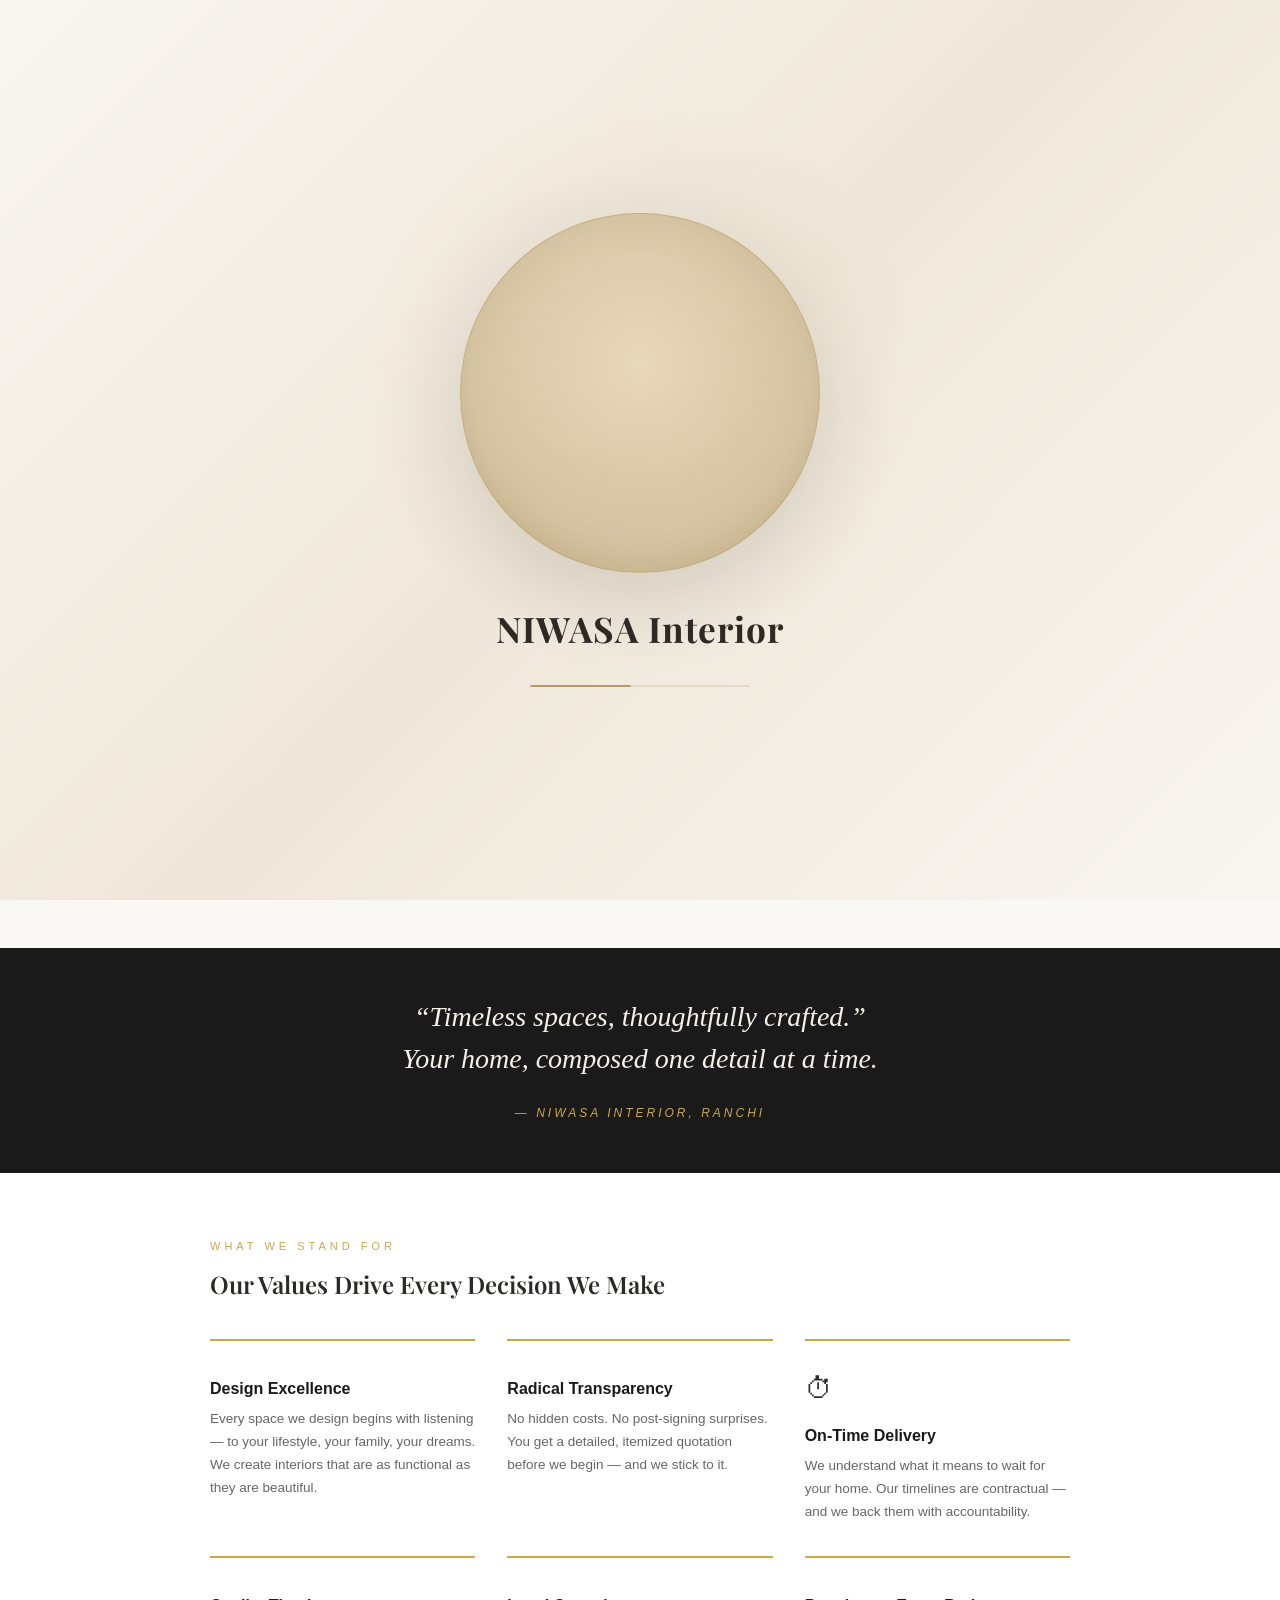
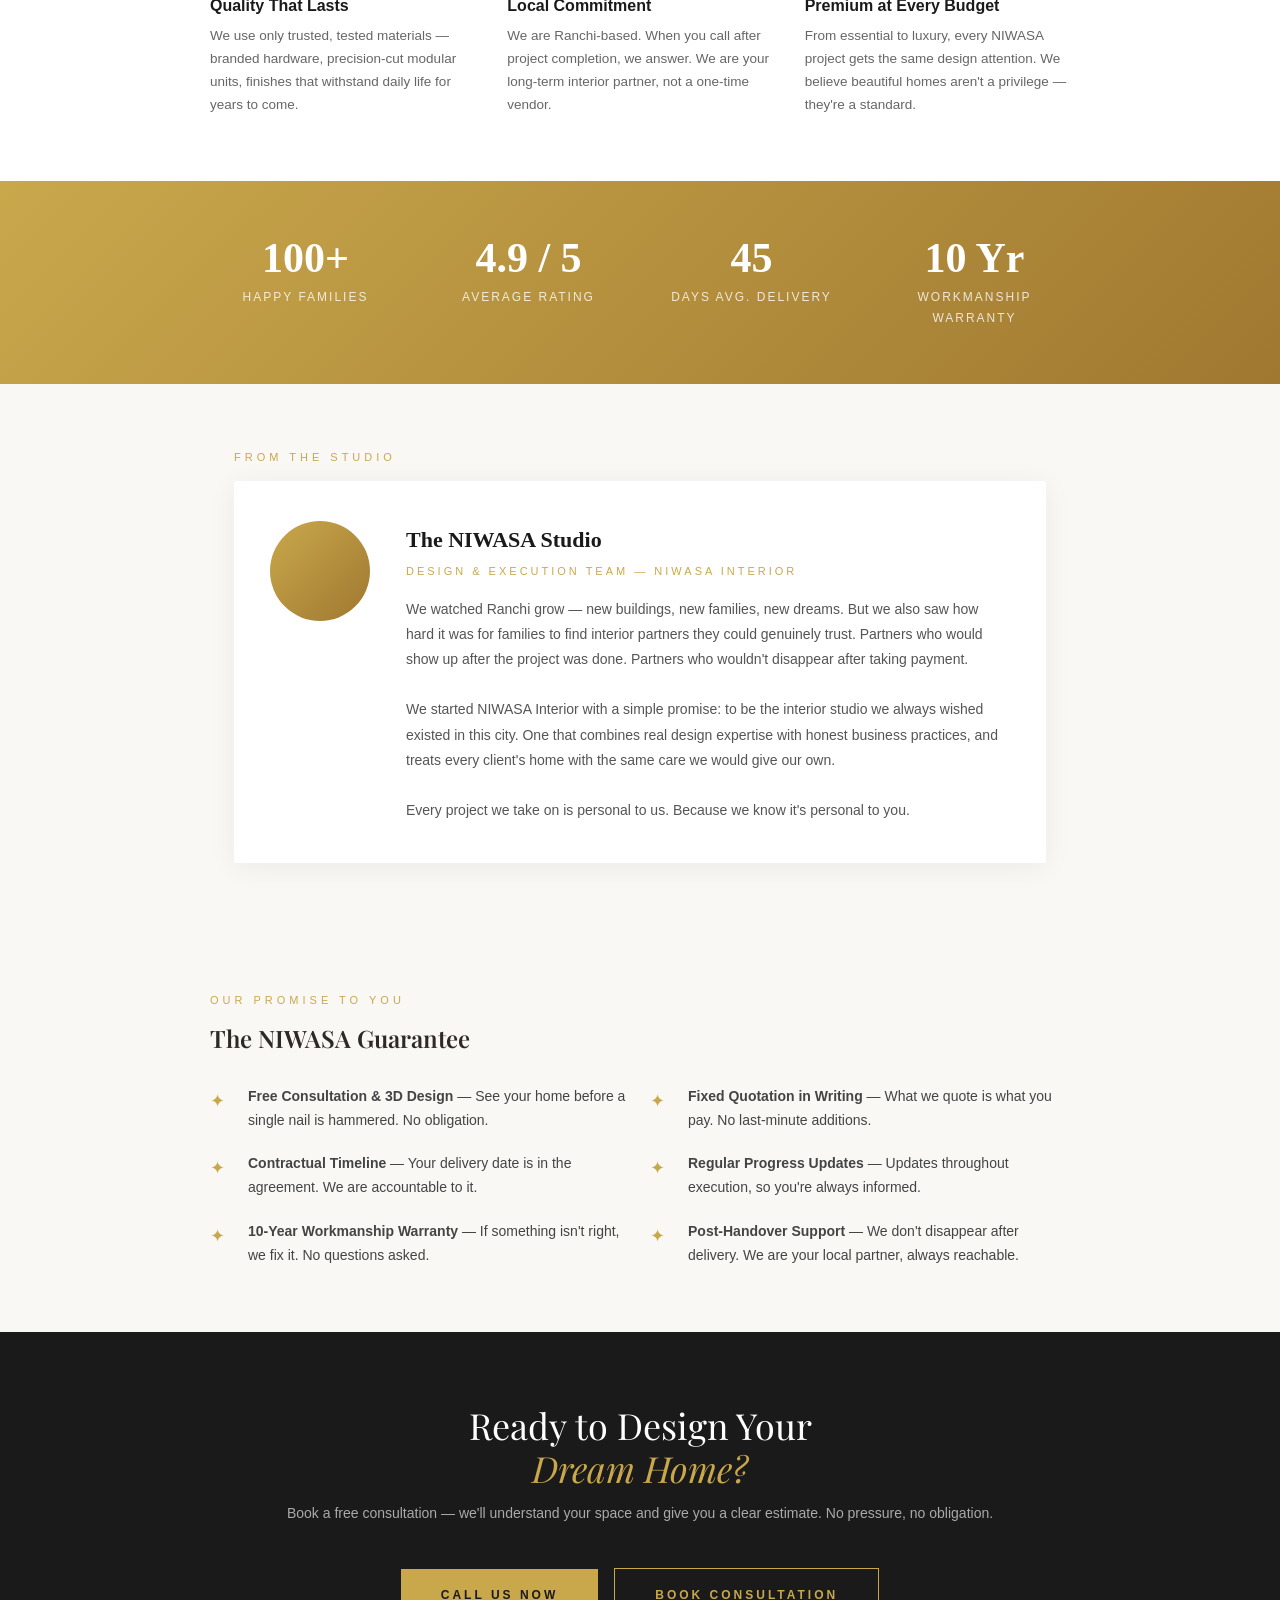
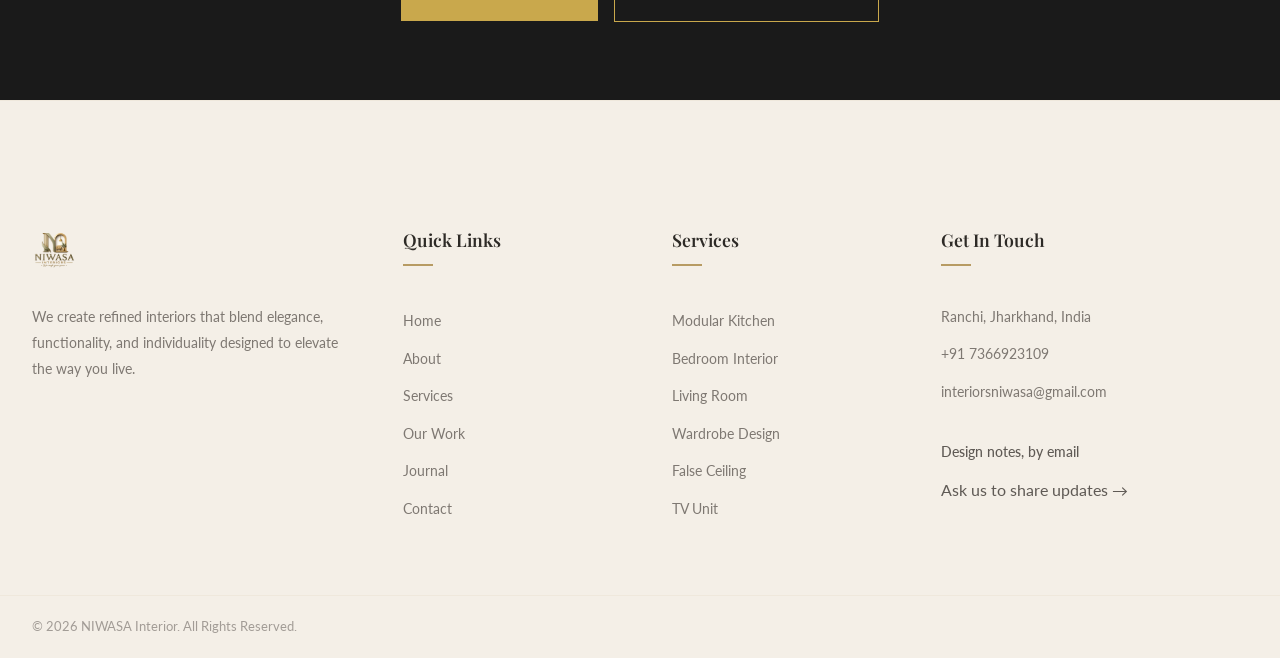
==== about.html @ 283417f7 "Add site configuration and data for NIWASA Interior - Introduced site-config.js for Google Script UR" ====
<!DOCTYPE html>
<html lang="en">
<head>
  <meta charset="UTF-8">
  <meta name="viewport" content="width=device-width, initial-scale=1.0">
  <title>About | NIWASA Interior</title>
  <meta name="description" content="Learn about NIWASA Interior's design process, material-first approach, and execution values.">
  <link rel="preconnect" href="https://fonts.googleapis.com">
  <link rel="preconnect" href="https://fonts.gstatic.com" crossorigin>
  <link href="https://fonts.googleapis.com/css2?family=Playfair+Display:wght@400;500;600;700&family=Lato:wght@300;400;700;900&display=swap" rel="stylesheet">
  <link rel="stylesheet" href="static/css/core/site.css">
  <link rel="stylesheet" href="static/css/pages/about.css">
</head>
<body>
  <main class="main-content">
    <div class="ao-page">

      <!-- HERO -->
      <section class="ao-hero">
        <p class="ao-hero-eyebrow">About NIWASA Interior</p>
        <h1>Ranchi's Home Has a<br><span>New Standard</span></h1>
        <p class="ao-hero-sub">We don't just design interiors. We craft spaces where your family's most beautiful moments will happen — for decades to come.</p>
        <div class="ao-gold-line"></div>
      </section>

      <!-- BRAND STORY -->
      <section class="ao-section">
        <p class="ao-section-label">Our Story</p>
        <h2>Built in Ranchi. Built for Ranchi Homes.</h2>
        <p>
          Ranchi is changing. New apartments are rising across the city. Families are investing in their first homes, their dream homes. But for too long, they had only two choices — <strong>expensive metro-based firms</strong> that don't understand local needs, or <strong>local contractors</strong> who compromise on quality and finish.
        </p>
        <p>
          <strong>NIWASA Interior was founded to change that.</strong> We are a premium home interior and modular furniture studio built right here in Ranchi — combining world-class design sensibility with deep local understanding, transparent pricing, and the kind of personal service that only a homegrown company can offer.
        </p>
        <p>
          We believe that every family in Ranchi — whether in a 2BHK apartment or a sprawling villa — deserves a home that feels intentional, beautiful, and entirely their own. That belief is the foundation of everything we do.
        </p>
      </section>

      <!-- QUOTE -->
      <div class="ao-quote-block">
        <blockquote>&ldquo;Timeless spaces, thoughtfully crafted.&rdquo;<br>Your home, composed one detail at a time.</blockquote>
        <cite>&mdash; NIWASA Interior, Ranchi</cite>
      </div>

      <!-- VALUES -->
      <div class="ao-values-bg">
        <div class="ao-values-inner">
          <p class="ao-section-label">What We Stand For</p>
          <h2>Our Values Drive Every Decision We Make</h2>
          <div class="ao-values-grid">
            <div class="ao-value-card">
              <div class="ao-value-icon"></div>
              <h3>Design Excellence</h3>
              <p>Every space we design begins with listening — to your lifestyle, your family, your dreams. We create interiors that are as functional as they are beautiful.</p>
            </div>
            <div class="ao-value-card">
              <div class="ao-value-icon"></div>
              <h3>Radical Transparency</h3>
              <p>No hidden costs. No post-signing surprises. You get a detailed, itemized quotation before we begin — and we stick to it.</p>
            </div>
            <div class="ao-value-card">
              <div class="ao-value-icon">⏱</div>
              <h3>On-Time Delivery</h3>
              <p>We understand what it means to wait for your home. Our timelines are contractual — and we back them with accountability.</p>
            </div>
            <div class="ao-value-card">
              <div class="ao-value-icon"></div>
              <h3>Quality That Lasts</h3>
              <p>We use only trusted, tested materials — branded hardware, precision-cut modular units, finishes that withstand daily life for years to come.</p>
            </div>
            <div class="ao-value-card">
              <div class="ao-value-icon"></div>
              <h3>Local Commitment</h3>
              <p>We are Ranchi-based. When you call after project completion, we answer. We are your long-term interior partner, not a one-time vendor.</p>
            </div>
            <div class="ao-value-card">
              <div class="ao-value-icon"></div>
              <h3>Premium at Every Budget</h3>
              <p>From essential to luxury, every NIWASA project gets the same design attention. We believe beautiful homes aren't a privilege — they're a standard.</p>
            </div>
          </div>
        </div>
      </div>

      <!-- STATS -->
      <div class="ao-stats-bg">
        <div class="ao-stats-inner">
          <div>
            <div class="ao-stat-num">100+</div>
            <div class="ao-stat-label">Happy Families</div>
          </div>
          <div>
            <div class="ao-stat-num">4.9 / 5</div>
            <div class="ao-stat-label">Average Rating</div>
          </div>
          <div>
            <div class="ao-stat-num">45</div>
            <div class="ao-stat-label">Days Avg. Delivery</div>
          </div>
          <div>
            <div class="ao-stat-num">10 Yr</div>
            <div class="ao-stat-label">Workmanship Warranty</div>
          </div>
        </div>
      </div>

      <!-- FOUNDER / STUDIO -->
      <section class="ao-founder-section">
        <p class="ao-section-label">From the Studio</p>
        <div class="ao-founder-card">
          <div class="ao-founder-avatar"></div>
          <div>
            <div class="ao-founder-name">The NIWASA Studio</div>
            <div class="ao-founder-title">Design &amp; Execution Team — NIWASA Interior</div>
            <p class="ao-founder-bio">
              We watched Ranchi grow — new buildings, new families, new dreams. But we also saw how hard it was for families to find interior partners they could genuinely trust. Partners who would show up after the project was done. Partners who wouldn't disappear after taking payment.<br><br>
              We started NIWASA Interior with a simple promise: to be the interior studio we always wished existed in this city. One that combines real design expertise with honest business practices, and treats every client's home with the same care we would give our own.<br><br>
              Every project we take on is personal to us. Because we know it's personal to you.
            </p>
          </div>
        </div>
      </section>

      <!-- OUR PROMISE -->
      <div class="ao-promise-bg">
        <div class="ao-promise-inner">
          <p class="ao-section-label">Our Promise to You</p>
          <h2>The NIWASA Guarantee</h2>
          <ul class="ao-promise-list">
            <li><span class="ao-check">✦</span><div><strong>Free Consultation &amp; 3D Design</strong> — See your home before a single nail is hammered. No obligation.</div></li>
            <li><span class="ao-check">✦</span><div><strong>Fixed Quotation in Writing</strong> — What we quote is what you pay. No last-minute additions.</div></li>
            <li><span class="ao-check">✦</span><div><strong>Contractual Timeline</strong> — Your delivery date is in the agreement. We are accountable to it.</div></li>
            <li><span class="ao-check">✦</span><div><strong>Regular Progress Updates</strong> — Updates throughout execution, so you're always informed.</div></li>
            <li><span class="ao-check">✦</span><div><strong>10-Year Workmanship Warranty</strong> — If something isn't right, we fix it. No questions asked.</div></li>
            <li><span class="ao-check">✦</span><div><strong>Post-Handover Support</strong> — We don't disappear after delivery. We are your local partner, always reachable.</div></li>
          </ul>
        </div>
      </div>

      <!-- CTA -->
      <section class="ao-cta-section">
        <h2>Ready to Design Your<br><span>Dream Home?</span></h2>
        <p>Book a free consultation — we'll understand your space and give you a clear estimate. No pressure, no obligation.</p>
        <a class="ao-cta-btn" href="tel:+917366923109"> Call Us Now</a>
        <a class="ao-cta-btn outline" href="contact.html#consultation">Book Consultation</a>
      </section>

    </div>
  </main>
  <script src="static/js/core/site-data.js" defer></script>
  <script src="static/js/core/layout.js" defer></script>
  <script src="static/js/core/main.js" defer></script>
  <script src="static/js/pages/about.js" defer></script>
</body>
</html>
---- static/css/core/site.css ----
@import url('https://fonts.googleapis.com/css2?family=Playfair+Display:wght@400;500;600;700&family=Lato:wght@300;400;700;900&display=swap');

/*
=================================================================
NIWASA Interior - Master Stylesheet
=================================================================
Premium Interior Design Studio
Luxury | Glassmorphism | Dark Theme | Gold Accents
=================================================================
*/

/* ============================================================
   CSS CUSTOM PROPERTIES (Design Tokens)
   ============================================================ */
:root{

    /* ===========================
       NIWASA Brand Palette
    ============================ */

    --primary:#5E6B56;
    --primary-light:#74846C;
    --primary-dark:#46503F;

    --secondary:#B79B63;
    --secondary-light:#D8C39A;
    --secondary-dark:#9B824C;

    --accent:#E8D8BB;
    --gold:#B79B63;
    --gold-light:#D8C39A;
    --gold-dark:#9B824C;
    --gold-muted:rgba(183,155,99,.12);
    --gold-shimmer:#E8D8BB;

    /* ===========================
       Backgrounds
    ============================ */

    --bg-primary:#F9F6F1;
    --bg-secondary:#F4EFE7;
    --bg-tertiary:#EEE7DB;

    --bg-card:#FFFFFF;
    --bg-card-hover:#FCFAF6;
    --bg-elevated:#FFFFFF;

    /* ===========================
       Glass
    ============================ */

    --glass-bg:rgba(255,255,255,.72);
    --glass-bg-light:rgba(255,255,255,.55);

    --glass-border:rgba(94,107,86,.12);
    --glass-border-hover:rgba(94,107,86,.25);

    /* ===========================
       Typography
    ============================ */

    --text-primary:#2D2A26;
    --text-secondary:#5F5A55;
    --text-tertiary:#7E7872;
    --text-muted:#A29C96;

    --text-gold:#B79B63;

    /* ===========================
       Extra Colors
    ============================ */

    --cream:#FFFDF8;
    --cream-dark:#F5F0E8;
    --warm-white:#FFFFFF;

    /* ===========================
       Borders
    ============================ */

    --border-subtle:#EFE8DC;
    --border-light:#E6DED0;
    --border-gold:#D8C39A;

    /* ===========================
       Shadows
    ============================ */

    --shadow-sm:0 3px 8px rgba(0,0,0,.04);

    --shadow-md:0 8px 24px rgba(0,0,0,.06);

    --shadow-lg:0 20px 50px rgba(0,0,0,.08);

    --shadow-xl:0 35px 80px rgba(0,0,0,.10);

    --shadow-gold:0 15px 35px rgba(183,155,99,.15);

    --shadow-gold-lg:0 20px 50px rgba(183,155,99,.18);

    /* Typography */

    --font-heading:'Playfair Display',serif;
    --font-body:'Lato',sans-serif;
    --font-accent:'Playfair Display',serif;

    /* Font Sizes */

    --fs-hero:clamp(3.5rem,7vw,6rem);

    --fs-h1:clamp(2.15rem,4vw,3.9rem);

    --fs-h2:clamp(1.85rem,3.2vw,3rem);

    --fs-h3:clamp(1.5rem,3vw,2.2rem);

    --fs-h4:clamp(1.2rem,2vw,1.6rem);

    --fs-body:1rem;

    --fs-small:.9rem;

    --fs-label:.75rem;

    /* Spacing */

    --space-xs:.5rem;
    --space-sm:1rem;
    --space-md:1.5rem;
    --space-lg:2.5rem;
    --space-xl:4rem;
    --space-2xl:6rem;
    --space-3xl:8rem;

    --section-padding:7rem;

    /* Radius */

    --radius-sm:8px;
    --radius-md:14px;
    --radius-lg:18px;
    --radius-xl:26px;
    --radius-2xl:36px;
    --radius-full:999px;

    /* Transition */

    --transition-fast:.2s ease;

    --transition-base:.3s ease;

    --transition-smooth:.45s ease;

    --transition-slow:.8s ease;

    --transition-spring:.5s cubic-bezier(.34,1.56,.64,1);

    /* Z */

    --z-base:1;
    --z-preloader:1000;
    --z-dropdown:100;
    --z-sticky:200;
    --z-overlay:300;
    --z-modal:400;
    --z-floating:500;

    --container-max:1380px;

    --container-padding:2rem;

}


/* ============================================================
   RESET & BASE
   ============================================================ */
*,
*::before,
*::after {
    margin: 0;
    padding: 0;
    box-sizing: border-box;
}

html {
    scroll-behavior: smooth;
    -webkit-text-size-adjust: 100%;
    scrollbar-width: thin;
    scrollbar-color: var(--gold-dark) var(--bg-secondary);
}

/* Custom Scrollbar */
html::-webkit-scrollbar {
    width: 8px;
}

html::-webkit-scrollbar-track {
    background: var(--bg-secondary);
}

html::-webkit-scrollbar-thumb {
    background: var(--gold-dark);
    border-radius: var(--radius-full);
}

html::-webkit-scrollbar-thumb:hover {
    background: var(--gold);
}

body {
    font-family: var(--font-body);
    font-size: var(--fs-body);
    line-height: 1.7;
    color: var(--text-secondary);
    background-color: var(--bg-primary);
    overflow-x: hidden;
    -webkit-font-smoothing: antialiased;
    -moz-osx-font-smoothing: grayscale;
}

a {
    text-decoration: none;
    color: inherit;
    transition: color var(--transition-base);
}

img {
    max-width: 100%;
    height: auto;
    display: block;
}

.image-fallback {
    width: 100%;
    min-height: 230px;
    display: flex;
    flex-direction: column;
    align-items: center;
    justify-content: center;
    gap: 12px;
    padding: 24px;
    background: var(--bg-secondary);
    border: 1px solid var(--border-light);
    color: var(--text-tertiary);
    text-align: center;
}

.image-fallback svg {
    width: 42px;
    height: 42px;
    color: var(--gold);
}

.image-fallback span {
    color: var(--text-secondary);
    font-weight: 700;
    line-height: 1.35;
}

ul, ol {
    list-style: none;
}

button {
    cursor: pointer;
    border: none;
    background: none;
    font-family: inherit;
    font-size: inherit;
    color: inherit;
}

input, textarea, select {
    font-family: inherit;
    font-size: inherit;
    outline: none;
    border: none;
    background: none;
}

::selection {
    background: var(--gold);
    color: var(--bg-primary);
}


/* ============================================================
   UTILITY CLASSES
   ============================================================ */
.container {
    width: 100%;
    max-width: var(--container-max);
    margin: 0 auto;
    padding: 0 var(--container-padding);
}

.section {
    padding: var(--section-padding) 0;
    position: relative;
}

.section-dark {
    background-color: var(--bg-secondary);
}

.section-darker {
    background-color: var(--bg-primary);
}

/* Section Header */
.section-header {
    text-align: center;
    margin-bottom: var(--space-xl);
    max-width: 700px;
    margin-left: auto;
    margin-right: auto;
}

.section-label {
    font-family: var(--font-body);
    font-size: var(--fs-label);
    font-weight: 500;
    letter-spacing: 3px;
    text-transform: uppercase;
    color: var(--gold);
    margin-bottom: var(--space-sm);
    display: block;
}

.section-title {
    font-family: var(--font-heading);
    font-size: var(--fs-h2);
    font-weight: 600;
    color: var(--text-primary);
    line-height: 1.2;
    margin-bottom: var(--space-md);
}

.section-title em,
.section-title i {
    font-style: italic;
    color: var(--gold);
}

.section-subtitle {
    font-size: var(--fs-body);
    color: var(--text-tertiary);
    line-height: 1.8;
}

.section-divider {
    width: 50px;
    height: 2px;
    background: var(--gold);
    margin: var(--space-md) auto;
}

/* Text Utilities */
.text-gold { color: var(--gold); }
.text-white { color: var(--text-primary); }
.text-center { text-align: center; }
.text-left { text-align: left; }

/* Heading Styles */
h1, h2, h3, h4, h5, h6 {
    font-family: var(--font-heading);
    font-weight: 600;
    color: var(--text-primary);
    line-height: 1.2;
}


/* ============================================================
   PRELOADER
   ============================================================ */
.splash-screen {
    position: fixed;
    inset: 0;
    width: 100%;
    height: 100svh;
    background:
        radial-gradient(circle at 50% 42%, rgba(183, 155, 99, .16), transparent 34%),
        linear-gradient(135deg, #f9f6f1 0%, #efe7da 50%, #f9f6f1 100%);
    display: flex;
    align-items: center;
    justify-content: center;
    z-index: var(--z-preloader);
    transition: opacity .75s ease, visibility .75s ease;
}

.splash-screen.hidden {
    opacity: 0;
    visibility: hidden;
    pointer-events: none;
}

.splash-inner {
    text-align: center;
    width: min(88vw, 520px);
    display: grid;
    justify-items: center;
    gap: 26px;
}

.splash-video-frame {
    width: min(74vw, 360px);
    aspect-ratio: 1 / 1;
    display: flex;
    align-items: center;
    justify-content: center;
    border-radius: 50%;
    background:
        radial-gradient(circle at 50% 42%, rgba(232, 216, 187, .95), rgba(183, 155, 99, .42) 62%, rgba(155, 130, 76, .62) 100%);
    border: 1px solid rgba(183, 155, 99, .55);
    box-shadow:
        0 28px 80px rgba(45, 42, 38, .12),
        inset 0 0 34px rgba(183, 155, 99, .25);
    overflow: hidden;
    animation: splashFloat 2.6s ease-in-out infinite;
}

.splash-video {
    width: 98%;
    height: 98%;
    object-fit: cover;
    display: block;
}

.splash-brand {
    color: var(--text-primary);
    font-family: var(--font-heading);
    font-size: clamp(1.4rem, 4vw, 2.2rem);
    font-weight: 700;
    letter-spacing: 1px;
}

.splash-line {
    width: min(220px, 48vw);
    height: 2px;
    border-radius: 999px;
    background: rgba(183, 155, 99, .22);
    overflow: hidden;
}

.splash-line span {
    display: block;
    width: 46%;
    height: 100%;
    border-radius: inherit;
    background: var(--gold);
    animation: splashLine 1.25s ease-in-out infinite;
}

.preloader {
    position: fixed;
    inset: 0;
    width: 100%;
    height: 100%;
    background: var(--bg-primary);
    display: flex;
    align-items: center;
    justify-content: center;
    z-index: calc(var(--z-preloader) - 1);
    transition: opacity .6s ease, visibility .6s ease;
}

.preloader.hidden {
    opacity: 0;
    visibility: hidden;
    pointer-events: none;
}

.preloader-inner {
    text-align: center;
}

.preloader-logo {
    margin-bottom: 22px;
    animation: preloaderPulse 2s ease-in-out infinite;
}

.preloader-logo img {
    height: 60px;
    width: auto;
    filter: brightness(1.1);
}

.preloader-bar {
    width: 42px;
    height: 42px;
    background: transparent;
    border: 3px solid var(--border-light);
    border-top-color: var(--gold);
    border-radius: 50%;
    margin: 0 auto;
    animation: preloaderSpin .9s linear infinite;
}

.preloader-bar-inner {
    display: none;
}

@keyframes preloaderPulse {
    0%, 100% { opacity: 1; transform: scale(1); }
    50% { opacity: .7; transform: scale(.97); }
}

@keyframes preloaderSpin {
    to { transform: rotate(360deg); }
}

@keyframes splashFloat {
    0%, 100% { transform: translateY(0) scale(1); }
    50% { transform: translateY(-8px) scale(1.015); }
}

@keyframes splashLine {
    0% { transform: translateX(-110%); }
    55% { transform: translateX(70%); }
    100% { transform: translateX(230%); }
}


/* ============================================================
   NAVBAR
   ============================================================ */
.navbar {
    position: fixed;
    top: 0;
    left: 0;
    width: 100%;
    z-index: var(--z-sticky);
    padding: 20px 0;
    transition: all var(--transition-smooth);
}

.navbar.scrolled {
    padding: 12px 0;
}

.navbar-container {
    max-width: var(--container-max);
    margin: 0 auto;
    padding: 0 var(--container-padding);
    display: flex;
    align-items: center;
    justify-content: space-between;
    background: #f5f7f4;
    backdrop-filter: blur(20px);
    -webkit-backdrop-filter: blur(20px);
    border: 1px solid var(--glass-border);
    border-radius: var(--radius-2xl);
    padding: 14px 32px;
    transition: all var(--transition-smooth);
}

.navbar.scrolled .navbar-container {
     background: #F4EFE7;
    border-color: var(--border-light);
    box-shadow: var(--shadow-lg);
    padding: 10px 28px;
}

/* Logo */



.logo-img {
    height: 42px;          /* Keep the original height */
    width: auto;
    transition: all 0.3s ease;
    transform: scale(1.5); /* Makes it look 50% larger */
    transform-origin: left center;
}

.navbar.scrolled .logo-img {
    height: 42px;
    transform: scale(1.6);
}


.logo-img {
    height: 65px;      /* Increased from 42px */
    width: auto;
    transition: all var(--transition-base);
}


.navbar.scrolled .logo-img {
    height: 58px;
}

/* Nav Links */
.navbar-menu {
    display: flex;
    align-items: center;
    gap: 8px;
}

.nav-link {
    font-family: var(--font-body);
    font-size: 0.8rem;
    font-weight: 500;
    letter-spacing: 1.5px;
    text-transform: uppercase;
    color:  #1f1b14; 
    padding: 8px 16px;
    border-radius: var(--radius-sm);
    transition: all var(--transition-base);
    position: relative;
    display: flex;
    align-items: center;
    gap: 4px;
}

.nav-link:hover,
.nav-link.active {
    color:  #DCC7A1; 
}

.nav-link.active::after {
    content: '';
    position: absolute;
    bottom: 2px;
    left: 50%;
    transform: translateX(-50%);
    width: 20px;
    height: 2px;
    background: var(--gold);
    border-radius: var(--radius-full);
}

/* Dropdown */
.nav-dropdown {
    position: relative;
    margin: 0 12px;
}

.dropdown-arrow {
    transition: transform var(--transition-base);
    margin-left: 2px;
}

.nav-dropdown:hover .dropdown-arrow {
    transform: rotate(180deg);
}

.dropdown-menu {
    position: absolute;
    top: calc(100% + 18px);
    left: 50%;
    transform: translateX(-50%) translateY(8px);
    width: min(820px, 82vw);
    background: #fff;
    backdrop-filter: blur(20px);
    -webkit-backdrop-filter: blur(20px);
    border: 1px solid var(--border-light);
    border-radius: 18px;
    padding: 18px;
    display: grid;
    grid-template-columns: repeat(3, minmax(0, 1fr));
    gap: 10px;
    opacity: 0;
    visibility: hidden;
    transition: all var(--transition-base);
    box-shadow: 0 24px 70px rgba(45, 42, 38, .14);
    z-index: 999;
}

.nav-dropdown:hover .dropdown-menu {
    opacity: 1;
    visibility: visible;
    transform: translateX(-50%) translateY(0);
}

.dropdown-item {
    display: flex;
    align-items: center;
    min-height: 54px;
    padding: 13px 15px;
    font-size: 0.85rem;
    font-weight: 600;
    color: var(--text-primary);
    background: var(--cream);
    border: 1px solid var(--border-subtle);
    border-radius: 12px;
    transition: all var(--transition-base);
}

.dropdown-item:hover {
    background: var(--primary);
    border-color: var(--primary);
    color: #fff;
    transform: translateY(-2px);
}

/* CTA Button */
.navbar-cta {
    display: flex;
    align-items: center;
    gap: 10px;
    background: var(--gold);
    color: var(--bg-primary);
    font-size: 0.75rem;
    font-weight: 600;
    letter-spacing: 1px;
    text-transform: uppercase;
    padding: 12px 24px;
    border-radius: var(--radius-full);
    transition: all var(--transition-base);
    flex-shrink: 0;
}

.navbar-cta:hover {
    background: var(--gold-light);
    transform: translateY(-1px);
    box-shadow: var(--shadow-gold);
}

.navbar-cta svg {
    transition: transform var(--transition-base);
}

.navbar-cta:hover svg {
    transform: translate(2px, -2px);
}

/* Mobile Toggle */
.navbar-toggle {
    display: none;
    flex-direction: column;
    gap: 5px;
    padding: 8px;
    z-index: 10;
}

.toggle-line {
    width: 24px;
    height: 2px;
    background: var(--text-primary);
    border-radius: var(--radius-full);
    transition: all var(--transition-base);
}


/* ============================================================
   MOBILE MENU
   ============================================================ */
.mobile-menu {
    position: fixed;
    top: 0;
    left: 0;
    width: 100%;
    height: 100%;
    z-index: var(--z-overlay);
    pointer-events: none;
}

.mobile-menu.active {
    pointer-events: all;
}

.mobile-menu-overlay {
    position: absolute;
    top: 0;
    left: 0;
    width: 100%;
    height: 100%;
    background: rgba(0, 0, 0, 0.6);
    backdrop-filter: blur(4px);
    opacity: 0;
    transition: opacity var(--transition-base);
}

.mobile-menu.active .mobile-menu-overlay {
    opacity: 1;
}

.mobile-menu-panel {
    position: absolute;
    top: 0;
    right: 0;
    width: 85%;
    max-width: 400px;
    height: 100%;
    background: var(--bg-secondary);
    border-left: 1px solid var(--border-light);
    transform: translateX(100%);
    transition: transform var(--transition-smooth);
    overflow-y: auto;
    display: flex;
    flex-direction: column;
}

.mobile-menu.active .mobile-menu-panel {
    transform: translateX(0);
}

.mobile-menu-header {
    display: flex;
    align-items: center;
    justify-content: space-between;
    padding: 20px 24px;
    border-bottom: 1px solid var(--border-subtle);
}

.mobile-logo img {
    height: 36px;
    width: auto;
}

.mobile-close {
    width: 40px;
    height: 40px;
    display: flex;
    align-items: center;
    justify-content: center;
    border-radius: var(--radius-md);
    color: var(--text-secondary);
    transition: all var(--transition-base);
}

.mobile-close:hover {
    color: var(--gold);
    background: var(--gold-muted);
}

.mobile-menu-nav {
    padding: 16px 24px;
    flex: 1;
}

.mobile-nav-link {
    display: flex;
    align-items: center;
    justify-content: space-between;
    padding: 14px 0;
    font-family: var(--font-heading);
    font-size: 1.15rem;
    font-weight: 500;
    color: var(--text-secondary);
    border-bottom: 1px solid var(--border-subtle);
    transition: color var(--transition-base);
    width: 100%;
    text-align: left;
}

.mobile-nav-link:hover {
    color: var(--gold);
}

.mobile-nav-dropdown {
    width: 100%;
}

.mobile-dropdown-content {
    max-height: 0;
    overflow: hidden;
    transition: max-height var(--transition-smooth);
}

.mobile-nav-dropdown.open .mobile-dropdown-content {
    max-height: 500px;
}

.mobile-nav-dropdown.open .mobile-dropdown-toggle svg {
    transform: rotate(180deg);
}

.mobile-dropdown-content a {
    display: block;
    padding: 10px 0 10px 16px;
    font-family: var(--font-body);
    font-size: 0.9rem;
    color: var(--text-tertiary);
    border-bottom: 1px solid var(--border-subtle);
    transition: all var(--transition-base);
}

.mobile-dropdown-content a:hover {
    color: var(--gold);
    padding-left: 24px;
}

.mobile-menu-footer {
    padding: 24px;
    border-top: 1px solid var(--border-subtle);
}

.mobile-cta-btn {
    display: block;
    width: 100%;
    text-align: center;
    background: var(--gold);
    color: var(--bg-primary);
    font-weight: 600;
    font-size: 0.85rem;
    letter-spacing: 1px;
    text-transform: uppercase;
    padding: 14px 24px;
    border-radius: var(--radius-full);
    margin-bottom: var(--space-md);
    transition: all var(--transition-base);
}

.mobile-cta-btn:hover {
    background: var(--gold-light);
}

.mobile-contact-info {
    display: flex;
    flex-direction: column;
    gap: 8px;
    margin-bottom: var(--space-md);
}

.mobile-contact-info a {
    font-size: 0.85rem;
    color: var(--text-tertiary);
    transition: color var(--transition-base);
}

.mobile-contact-info a:hover {
    color: var(--gold);
}

.mobile-social-links {
    display: flex;
    gap: 12px;
}

.mobile-social-links a {
    width: 40px;
    height: 40px;
    display: flex;
    align-items: center;
    justify-content: center;
    border: 1px solid var(--border-light);
    border-radius: var(--radius-md);
    color: var(--text-tertiary);
    transition: all var(--transition-base);
}

.mobile-social-links a:hover {
    color: var(--gold);
    border-color: var(--gold);
    background: var(--gold-muted);
}


/* ============================================================
   BUTTONS (Reusable)
   ============================================================ */
.btn {
    display: inline-flex;
    align-items: center;
    gap: 10px;
    font-family: var(--font-body);
    font-weight: 600;
    letter-spacing: 1px;
    text-transform: uppercase;
    border-radius: var(--radius-full);
    transition: all var(--transition-base);
    cursor: pointer;
    position: relative;
    overflow: hidden;
}

.btn-primary {
    background: var(--gold);
    color: var(--bg-primary);
    padding: 14px 32px;
    font-size: 0.8rem;
}

.btn-primary:hover {
    background: var(--gold-light);
    transform: translateY(-2px);
    box-shadow: var(--shadow-gold);
}

.btn-outline {
    background: transparent;
    color: var(--text-primary);
    padding: 13px 30px;
    font-size: 0.8rem;
    border: 1.5px solid var(--border-light);
}

.btn-outline:hover {
    border-color: var(--gold);
    color: var(--gold);
    background: var(--gold-muted);
    transform: translateY(-2px);
}

.btn-ghost {
    background: transparent;
    color: var(--gold);
    padding: 10px 0;
    font-size: 0.8rem;
    letter-spacing: 1.5px;
}

.btn-ghost:hover {
    color: var(--gold-light);
}

.btn-ghost svg {
    transition: transform var(--transition-base);
}

.btn-ghost:hover svg {
    transform: translateX(4px);
}

.btn svg {
    transition: transform var(--transition-base);
}

.btn:hover svg {
    transform: translate(2px, -2px);
}

/* Arrow icon for buttons */
.btn-arrow {
    width: 36px;
    height: 36px;
    display: flex;
    align-items: center;
    justify-content: center;
    border-radius: 50%;
    border: 1px solid var(--border-light);
    transition: all var(--transition-base);
}

.btn:hover .btn-arrow {
    border-color: var(--gold);
    background: var(--gold-muted);
}


/* ============================================================
   FOOTER
   ============================================================ */
.footer {
    background: var(--bg-secondary);
    border-top: 1px solid var(--border-subtle);
}

.footer-top {
    padding: var(--space-3xl) 0 var(--space-xl);
}

.footer-grid {
    display: grid;
    grid-template-columns: 1.5fr 1fr 1fr 1.5fr;
    gap: var(--space-xl);
}

.footer-logo {
    display: inline-block;
    margin-bottom: var(--space-md);
}

.footer-logo img {
    height: 44px;
    width: auto;
}

.footer-brand-desc {
    font-size: 0.9rem;
    color: var(--text-tertiary);
    line-height: 1.8;
    margin-bottom: var(--space-lg);
}

.footer-social {
    display: flex;
    gap: 10px;
}

.social-link {
    width: 40px;
    height: 40px;
    display: flex;
    align-items: center;
    justify-content: center;
    border: 1px solid var(--border-light);
    border-radius: var(--radius-md);
    color: var(--text-tertiary);
    transition: all var(--transition-base);
}

.social-link:hover {
    color: var(--gold);
    border-color: var(--gold);
    background: var(--gold-muted);
    transform: translateY(-2px);
}

.footer-heading {
    font-family: var(--font-heading);
    font-size: 1.1rem;
    font-weight: 600;
    color: var(--text-primary);
    margin-bottom: var(--space-lg);
    position: relative;
    padding-bottom: var(--space-sm);
}

.footer-heading::after {
    content: '';
    position: absolute;
    bottom: 0;
    left: 0;
    width: 30px;
    height: 2px;
    background: var(--gold);
}

.footer-links li {
    margin-bottom: 10px;
}

.footer-links a {
    font-size: 0.9rem;
    color: var(--text-tertiary);
    transition: all var(--transition-base);
    display: inline-block;
}

.footer-links a:hover {
    color: var(--gold);
    transform: translateX(4px);
}

.footer-contact-info {
    display: flex;
    flex-direction: column;
    gap: 14px;
    margin-bottom: var(--space-lg);
}

.footer-contact-item {
    display: flex;
    align-items: flex-start;
    gap: 10px;
    font-size: 0.85rem;
    color: var(--text-tertiary);
}

.footer-contact-item svg {
    flex-shrink: 0;
    color: var(--gold);
    margin-top: 2px;
}

.footer-contact-item a {
    color: var(--text-tertiary);
    transition: color var(--transition-base);
}

.footer-contact-item a:hover {
    color: var(--gold);
}

/* Newsletter */
.newsletter-title {
    font-family: var(--font-body);
    font-size: 0.85rem;
    font-weight: 500;
    color: var(--text-secondary);
    margin-bottom: var(--space-sm);
}

.newsletter-form {
    display: flex;
    gap: 0;
    border: 1px solid var(--border-light);
    border-radius: var(--radius-full);
    overflow: hidden;
    transition: border-color var(--transition-base);
}

.newsletter-form:focus-within {
    border-color: var(--gold);
}

.newsletter-input {
    flex: 1;
    padding: 12px 16px;
    font-size: 0.85rem;
    color: var(--text-primary);
    background: transparent;
}

.newsletter-input::placeholder {
    color: var(--text-muted);
}

.newsletter-btn {
    width: 44px;
    height: 44px;
    display: flex;
    align-items: center;
    justify-content: center;
    background: var(--gold);
    color: var(--bg-primary);
    border-radius: var(--radius-full);
    margin: 2px;
    transition: all var(--transition-base);
    flex-shrink: 0;
}

.newsletter-btn:hover {
    background: var(--gold-light);
}

/* Footer Bottom */
.footer-bottom {
    padding: 20px 0;
    border-top: 1px solid var(--border-subtle);
}

.footer-bottom-inner {
    display: flex;
    align-items: center;
    justify-content: space-between;
}

.copyright {
    font-size: 0.8rem;
    color: var(--text-muted);
}

.footer-bottom-links {
    display: flex;
    align-items: center;
    gap: 8px;
}

.footer-bottom-links a {
    font-size: 0.8rem;
    color: var(--text-muted);
    transition: color var(--transition-base);
}

.footer-bottom-links a:hover {
    color: var(--gold);
}

.footer-bottom-links .separator {
    color: var(--text-muted);
    font-size: 0.7rem;
}


/* ============================================================
   FLOATING BUTTONS
   ============================================================ */
.floating-buttons {
    position: fixed;
    bottom: 24px;
    right: 24px;
    display: flex;
    z-index: var(--z-floating);
}

.floating-btn {
    width: 56px;
    height: 56px;
    display: flex;
    align-items: center;
    justify-content: center;
    border-radius: var(--radius-full);
    box-shadow: var(--shadow-lg);
    transition: all var(--transition-base);
    position: relative;
}

.floating-btn svg {
    width: 25px;
    height: 25px;
    fill: currentColor;
}

.floating-btn:hover {
    transform: scale(1.1);
}

/* Tooltip */
.floating-btn-tooltip {
    position: absolute;
    right: calc(100% + 12px);
    top: 50%;
    transform: translateY(-50%);
    white-space: nowrap;
    background: var(--bg-card);
    color: var(--text-secondary);
    font-size: 0.75rem;
    padding: 6px 12px;
    border-radius: var(--radius-sm);
    border: 1px solid var(--border-light);
    opacity: 0;
    visibility: hidden;
    transition: all var(--transition-base);
    pointer-events: none;
}

.floating-btn:hover .floating-btn-tooltip {
    opacity: 1;
    visibility: visible;
}

@keyframes floatingPulse {
    0%, 100% { box-shadow: 0 4px 20px rgba(37, 211, 102, 0.2); }
    50% { box-shadow: 0 4px 30px rgba(37, 211, 102, 0.5); }
}


/* ============================================================
   SCROLL TO TOP
   ============================================================ */
.scroll-top-btn {
    position: fixed;
    bottom: 24px;
    left: 24px;
    width: 44px;
    height: 44px;
    display: flex;
    align-items: center;
    justify-content: center;
    background: var(--glass-bg);
    backdrop-filter: blur(12px);
    border: 1px solid var(--glass-border);
    border-radius: var(--radius-md);
    color: var(--gold);
    opacity: 0;
    visibility: hidden;
    transform: translateY(12px);
    transition: all var(--transition-base);
    z-index: var(--z-floating);
}

.scroll-top-btn.visible {
    opacity: 1;
    visibility: visible;
    transform: translateY(0);
}

.scroll-top-btn:hover {
    background: var(--gold);
    color: var(--bg-primary);
    border-color: var(--gold);
}


/* ============================================================
   TOAST NOTIFICATIONS
   ============================================================ */
.toast-container {
    position: fixed;
    top: 100px;
    right: 24px;
    z-index: var(--z-modal);
    display: flex;
    flex-direction: column;
    gap: 10px;
}

.toast {
    background: var(--bg-card);
    border: 1px solid var(--border-light);
    border-radius: var(--radius-md);
    padding: 16px 20px;
    min-width: 300px;
    max-width: 400px;
    display: flex;
    align-items: flex-start;
    gap: 12px;
    box-shadow: var(--shadow-lg);
    transform: translateX(120%);
    transition: transform var(--transition-smooth);
}

.toast.show {
    transform: translateX(0);
}

.toast-success {
    border-left: 3px solid #22c55e;
}

.toast-error {
    border-left: 3px solid #ef4444;
}

.toast-info {
    border-left: 3px solid var(--gold);
}

.toast-icon {
    width: 20px;
    height: 20px;
    flex-shrink: 0;
    margin-top: 2px;
}

.toast-message {
    font-size: 0.85rem;
    color: var(--text-secondary);
    line-height: 1.5;
}

.toast-close {
    margin-left: auto;
    color: var(--text-muted);
    cursor: pointer;
    padding: 2px;
    transition: color var(--transition-base);
}

.toast-close:hover {
    color: var(--text-primary);
}


/* ============================================================
   PAGE HERO (Reusable for inner pages)
   ============================================================ */
.page-hero {
    position: relative;
    padding: 170px 0 96px;
    background: var(--bg-secondary);
    overflow: hidden;
}

.page-hero::before {
    content: '';
    position: absolute;
    top: 0;
    left: 0;
    width: 100%;
    height: 100%;
    background:
        radial-gradient(ellipse at 20% 50%, var(--gold-muted) 0%, transparent 50%),
        radial-gradient(ellipse at 80% 50%, rgba(200, 164, 94, 0.05) 0%, transparent 50%);
    pointer-events: none;
}

.page-hero-content {
    position: relative;
    z-index: 2;
    text-align: center;
    max-width: 860px;
    margin: 0 auto;
}

.page-hero-label {
    display: none;
}

.page-hero-title {
    font-family: var(--font-heading);
    font-size: var(--fs-h1);
    font-weight: 700;
    color: var(--text-primary);
    margin-bottom: var(--space-md);
    line-height: 1.08;
}

.page-hero-subtitle {
    max-width: 660px;
    margin: 0 auto;
    font-size: .98rem;
    color: var(--text-tertiary);
    line-height: 1.75;
}

/* Breadcrumb */
.breadcrumb {
    display: flex;
    align-items: center;
    justify-content: center;
    gap: 8px;
    margin-top: var(--space-lg);
    font-size: var(--fs-small);
}

.breadcrumb a {
    color: var(--text-tertiary);
    transition: color var(--transition-base);
}

.breadcrumb a:hover {
    color: var(--gold);
}

.breadcrumb .separator {
    color: var(--text-muted);
}

.breadcrumb .current {
    color: var(--gold);
}




/*==========================================================
    PREMIUM FEATURE STRIP
==========================================================*/

.feature-strip{

    margin:45px auto 90px;

    max-width:1350px;

    padding:0 25px;

}

.feature-card{

    background:#ffffff;

    border-radius:28px;

    display:grid;

    grid-template-columns:repeat(4,1fr);

    overflow:hidden;

    border:1px solid #ECE8E1;

    box-shadow:
        0 18px 55px rgba(0,0,0,.08);

}

.feature-item{

    padding:45px 28px;

    text-align:center;

    border-right:1px solid #ECE8E1;

    transition:.35s ease;

}

.feature-item:last-child{

    border-right:none;

}

.feature-item:hover{

    background:#F8F6F1;

    transform:translateY(-8px);

}

/*==========================
        ICON
===========================*/

.feature-icon{

    width:78px;

    height:78px;

    margin:auto;

    margin-bottom:24px;

    border-radius:50%;

    background:#3E5A46;

    color:#ffffff;

    display:flex;

    justify-content:center;

    align-items:center;

    font-size:30px;

    transition:.35s;

    box-shadow:
        0 12px 30px rgba(62,90,70,.28);

}

.feature-item:hover .feature-icon{

    transform:scale(1.08);

    background:#C9A45D;

    box-shadow:
        0 15px 35px rgba(201,164,93,.35);

}

/*==========================
        HEADING
===========================*/

.feature-item h3{

    font-family:'Playfair Display',serif;

    color:#2F4F3E;

    font-size:28px;

    font-weight:600;

    margin-bottom:12px;

}

/*==========================
        TEXT
===========================*/

.feature-item p{

    color:#767676;

    font-size:15px;

    line-height:1.8;

}

/*==========================
        RESPONSIVE
===========================*/

@media(max-width:992px){

.feature-card{

    grid-template-columns:repeat(2,1fr);

}

.feature-item:nth-child(2){

    border-right:none;

}

.feature-item{

    border-bottom:1px solid #ECE8E1;

}

.feature-item:nth-last-child(-n+2){

    border-bottom:none;

}

}

@media(max-width:768px){

.feature-strip{

    padding:0 18px;

}

.feature-card{

    grid-template-columns:1fr;

}

.feature-item{

    border-right:none;

    border-bottom:1px solid #ECE8E1;

}

.feature-item:last-child{

    border-bottom:none;

}

}




/* ============================================================
   FORM STYLES (Reusable)
   ============================================================ */
.form-group {
    margin-bottom: var(--space-md);
}

.form-label {
    display: block;
    font-size: var(--fs-small);
    font-weight: 500;
    color: var(--text-secondary);
    margin-bottom: 8px;
    letter-spacing: 0.5px;
}

.form-input,
.form-select,
.form-textarea {
    width: 100%;
    padding: 14px 18px;
    font-size: var(--fs-body);
    color: var(--text-primary);
    background: var(--bg-tertiary);
    border: 1px solid var(--border-light);
    border-radius: var(--radius-md);
    transition: all var(--transition-base);
}

.form-input:focus,
.form-select:focus,
.form-textarea:focus {
    border-color: var(--gold);
    box-shadow: 0 0 0 3px var(--gold-muted);
    outline: none;
}

.form-input::placeholder,
.form-textarea::placeholder {
    color: var(--text-muted);
}

.form-select {
    cursor: pointer;
    appearance: none;
    background-image: url("data:image/svg+xml,%3Csvg width='12' height='8' viewBox='0 0 12 8' fill='none' xmlns='http://www.w3.org/2000/svg'%3E%3Cpath d='M1 1L6 6L11 1' stroke='rgba(255,255,255,0.5)' stroke-width='1.5' stroke-linecap='round'/%3E%3C/svg%3E");
    background-repeat: no-repeat;
    background-position: right 16px center;
    padding-right: 40px;
}

.form-select option {
    background: var(--bg-tertiary);
    color: var(--text-primary);
}

.form-textarea {
    min-height: 120px;
    resize: vertical;
}

.form-grid {
    display: grid;
    grid-template-columns: 1fr 1fr;
    gap: var(--space-md);
}


/* ============================================================
   CARDS (Reusable)
   ============================================================ */
.card {
    background: var(--bg-card);
    border: 1px solid var(--border-subtle);
    border-radius: var(--radius-lg);
    overflow: hidden;
    transition: all var(--transition-smooth);
}

.card:hover {
    border-color: var(--glass-border-hover);
    transform: translateY(-4px);
    box-shadow: var(--shadow-lg);
}

.card-image {
    position: relative;
    overflow: hidden;
    aspect-ratio: 16 / 10;
}

.card-image img {
    width: 100%;
    height: 100%;
    object-fit: cover;
    transition: transform var(--transition-slow);
}

.card:hover .card-image img {
    transform: scale(1.05);
}

.card-body {
    padding: var(--space-lg);
}

.card-label {
    font-size: var(--fs-label);
    font-weight: 500;
    letter-spacing: 2px;
    text-transform: uppercase;
    color: var(--gold);
    margin-bottom: var(--space-xs);
}

.card-title {
    font-family: var(--font-heading);
    font-size: var(--fs-h4);
    font-weight: 600;
    color: var(--text-primary);
    margin-bottom: var(--space-sm);
    transition: color var(--transition-base);
}

.card:hover .card-title {
    color: var(--gold);
}

.card-text {
    font-size: 0.9rem;
    color: var(--text-tertiary);
    line-height: 1.7;
}


/* ============================================================
   SCROLL REVEAL ANIMATIONS
   ============================================================ */
.reveal {
    opacity: 0;
    transform: translateY(30px);
    transition: all 0.8s cubic-bezier(0.4, 0, 0.2, 1);
}

.reveal.revealed {
    opacity: 1;
    transform: translateY(0);
}

.reveal-left {
    opacity: 0;
    transform: translateX(-40px);
    transition: all 0.8s cubic-bezier(0.4, 0, 0.2, 1);
}

.reveal-left.revealed {
    opacity: 1;
    transform: translateX(0);
}

.reveal-right {
    opacity: 0;
    transform: translateX(40px);
    transition: all 0.8s cubic-bezier(0.4, 0, 0.2, 1);
}

.reveal-right.revealed {
    opacity: 1;
    transform: translateX(0);
}

.reveal-scale {
    opacity: 0;
    transform: scale(0.95);
    transition: all 0.8s cubic-bezier(0.4, 0, 0.2, 1);
}

.reveal-scale.revealed {
    opacity: 1;
    transform: scale(1);
}


/* ============================================================
   RESPONSIVE
   ============================================================ */

/* Tablet */
@media (max-width: 1024px) {
    .navbar-menu {
        display: none;
    }

    .navbar-cta {
        display: none;
    }

    .navbar-toggle {
        display: flex;
    }

    .navbar-container {
        padding: 12px 20px;
    }

    .footer-grid {
        grid-template-columns: 1fr 1fr;
        gap: var(--space-xl) var(--space-lg);
    }

    .form-grid {
        grid-template-columns: 1fr;
    }
}

/* Mobile */
@media (max-width: 768px) {
    .footer-grid {
        grid-template-columns: 1fr;
        gap: var(--space-xl);
    }

    .footer-bottom-inner {
        flex-direction: column;
        gap: 12px;
        text-align: center;
    }

    .floating-buttons {
        bottom: 16px;
        right: 16px;
    }

    .floating-btn {
        width: 50px;
        height: 50px;
    }

    .floating-btn-tooltip {
        display: none;
    }

    .scroll-top-btn {
        bottom: 16px;
        left: 16px;
        width: 40px;
        height: 40px;
    }

    .page-hero {
        padding: calc(var(--space-2xl) + 80px) 0 var(--space-2xl);
    }
}

/* Small Mobile */
@media (max-width: 480px) {
    .navbar-container {
        padding: 10px 16px;
        border-radius: var(--radius-xl);
    }

    .logo-img {
        height: 34px;
    }
}

/* ==========================================================
  /*=========================================================
HOME HERO SLIDER
=========================================================*/

.hero-slider{
    position:relative;
    background:#4d5048;
    padding:20px 60px 35px;
    margin-top:100px;
}

.slider{
    position:relative;
    width:100%;
    height:82vh;
    overflow:hidden;
    border-radius:22px;
}

/*=========================================================
SLIDES
=========================================================*/

.slide{
    position:absolute;
    inset:0;
    opacity:0;
    transition:opacity 1.2s ease;
    z-index:1;
}

.slide.active{
    opacity:1;
    z-index:2;
}

.slide img{
    width:100%;
    height:100%;
    object-fit:cover;
    object-position:center;
    transition:transform 8s ease;
}

.slide.active img{
    transform:scale(1.05);
}

/*=========================================================
OVERLAY
=========================================================*/

.hero-overlay{
    position:absolute;
    inset:0;
    background:linear-gradient(
        90deg,
        rgba(0,0,0,.62),
        rgba(0,0,0,.38),
        rgba(0,0,0,.15)
    );
    z-index:3;
}

.hero-gradient{
    position:absolute;
    left:0;
    right:0;
    bottom:0;
    height:180px;
    background:linear-gradient(
        to top,
        rgba(0,0,0,.55),
        transparent
    );
    z-index:4;
}

/*=========================================================
HOME HERO CONTENT
=========================================================*/

.home-hero-content{
    position:absolute;
    top:50%;
    right:70px;
    transform:translateY(-50%);
    z-index:20;
}

.home-hero-card{
    width:560px;
    padding:45px;
    border-radius:28px;
    background:rgba(0,0,0,.28);
    backdrop-filter:blur(18px);
    -webkit-backdrop-filter:blur(18px);
    border:1px solid rgba(255,255,255,.18);
    box-shadow:0 25px 60px rgba(0,0,0,.35);
}

.home-hero-card h1{
    font-size:64px;
    line-height:1.08;
    color:#fff;
    margin-bottom:18px;
    font-weight:700;
}

.home-hero-card h1 span{
    color:#D4AF37;
}

.home-hero-card p{
    font-size:19px;
    line-height:1.8;
    color:rgba(255,255,255,.95);
    margin-bottom:35px;
}

/*=========================================================
BUTTONS
=========================================================*/

.home-hero-buttons{
    display:flex;
    gap:18px;
}

.home-hero-buttons .btn{
    width:230px;
    height:60px;
    display:flex;
    justify-content:center;
    align-items:center;
    border-radius:50px;
    text-decoration:none;
    font-weight:600;
    transition:.35s;
}

.home-hero-buttons .btn-primary{
    background:#6B7747;
    color:#fff;
}

.home-hero-buttons .btn-primary:hover{
    background:#56633A;
    transform:translateY(-4px);
}

.home-hero-buttons .btn-outline{
    background:rgba(255,255,255,.15) !important;
    color:#ffffff !important;
    border:2px solid #ffffff !important;

    display:flex;
    justify-content:center;
    align-items:center;

    font-weight:600;
    text-decoration:none;

    backdrop-filter:blur(8px);
    -webkit-backdrop-filter:blur(8px);
}

.home-hero-buttons .btn-outline:hover{
    background:#ffffff !important;
    color:#6B7747 !important;
    border-color:#ffffff !important;
    transform:translateY(-4px);
}



/*=========================================================
DOTS
=========================================================*/

.slider-dots{
    position:absolute;
    left:50%;
    bottom:35px;
    transform:translateX(-50%);
    display:flex;
    gap:12px;
    z-index:30;
}

.dot{
    width:12px;
    height:12px;
    border-radius:50%;
    background:rgba(255,255,255,.45);
    cursor:pointer;
    transition:.3s;
}

.dot.active{
    width:36px;
    border-radius:30px;
    background:#D4AF37;
}

.dot:hover{
    background:#fff;
}

/*=========================================================
TABLET
=========================================================*/

@media(max-width:992px){

.hero-slider{
    padding:15px;
    margin-top:85px;
}

.slider{
    height:70vh;
}

.home-hero-content{
    left:40px;
    right:40px;
}

.home-hero-card{
    width:100%;
    max-width:600px;
}

.home-hero-card h1{
    font-size:52px;
}

.home-hero-buttons{
    flex-wrap:wrap;
}

}

/*=========================================================
MOBILE
=========================================================*/

@media(max-width:768px){

.slider{
    height:65vh;
}

.home-hero-content{
    left:20px;
    right:20px;
    top:50%;
}

.home-hero-card{
    width:100%;
    padding:28px;
}

.home-hero-card h1{
    font-size:38px;
}

.home-hero-card p{
    font-size:16px;
}

.home-hero-buttons{
    flex-direction:column;
}

.home-hero-buttons .btn{
    width:100%;
}

.slider-dots{
    bottom:18px;
}

}

/*=========================================================
SMALL MOBILE
=========================================================*/

@media(max-width:480px){

.slider{
    height:55vh;
}

.home-hero-card h1{
    font-size:32px;
}

}


/* ==========================================================
   STATS
========================================================== */

.stats-section{
    margin-top:20px;
    margin-bottom:90px;
}

.stats-grid{
    background:#fff;
    border-radius:28px;
    display:grid;
    grid-template-columns:repeat(4,1fr);
    overflow:hidden;
    box-shadow:0 20px 45px rgba(0,0,0,.08);
}

.stat-box{
    text-align:center;
    padding:35px 20px;
    border-right:1px solid #eee;
}

.stat-box:last-child{
    border-right:none;
}

.stat-box h2{
    font-size:36px;
    color:#3E5A46;
    margin-bottom:10px;
}

.stat-box p{
    color:#777;
    font-size:15px;
}

/* ==========================================================
   SERVICES
========================================================== */

.services-section{
    background:#F9F6F1;
    padding:90px 0;
}

.services-container{
    max-width:1350px;
    margin:auto;
    display:grid;
    grid-template-columns:320px 1fr;
    gap:55px;
}

.services-left{
    position:sticky;
    top:130px;
    align-self:start;
}

.services-left .section-label{
    color:#B88A3D;
    text-transform:uppercase;
    letter-spacing:2px;
    font-size:13px;
    font-weight:600;
}

.services-left h2{
    font-family:'Playfair Display',serif;
    font-size:54px;
    color:#222;
    margin:20px 0;
    line-height:1.15;
}

.gold-line{
    width:70px;
    height:3px;
    background:#B88A3D;
    margin:25px 0;
}

.services-left p{
    color:#666;
    line-height:1.9;
    font-size:17px;
}

.explore-link{
    display:inline-block;
    margin-top:35px;
    text-decoration:none;
    color:#3E5A46;
    font-weight:600;
    font-size:18px;
}

.services-grid{
    display:grid;
    grid-template-columns:repeat(3,1fr);
    gap:30px;
}

.service-card{
    background:#fff;
    border-radius:24px;
    overflow:hidden;
    box-shadow:0 12px 35px rgba(0,0,0,.08);
    transition:.45s;
}

.service-card:hover{
    transform:translateY(-10px);
    box-shadow:0 25px 60px rgba(0,0,0,.12);
}

.service-card img{
    width:100%;
    height:250px;
    object-fit:cover;
    display:block;
    transition:.5s;
}

.service-card:hover img{
    transform:scale(1.08);
}

.service-content{
    padding:28px;
    text-align:center;
}

.service-content h3{
    font-family:'Playfair Display',serif;
    color:#222;
    font-size:30px;
    margin-bottom:22px;
}

.arrow-circle{
    width:52px;
    height:52px;
    border:2px solid #B88A3D;
    border-radius:50%;
    display:flex;
    justify-content:center;
    align-items:center;
    margin:auto;
    font-size:22px;
    color:#B88A3D;
    transition:.35s;
}

.service-card:hover .arrow-circle{
    background:#3E5A46;
    color:#fff;
    border-color:#3E5A46;
}

.services-button{
    text-align:center;
    margin-top:70px;
}

/* ==========================================================
   BUTTONS
========================================================== */

.btn{
    display:inline-flex;
    align-items:center;
    justify-content:center;
    padding:16px 34px;
    border-radius:50px;
    text-decoration:none;
    transition:.35s;
    font-weight:600;
}

.btn-primary{
    background:#5E6B56;
    color:#fff;
}

.btn-primary:hover{
    background:#465040;
}

.btn-outline{
    border:2px solid #5E6B56;
    color:#5E6B56;
    background:#fff;
}

.btn-outline:hover{
    background:#5E6B56;
    color:#fff;
}

/* ==========================================================
   RESPONSIVE
========================================================== */

@media(max-width:1100px){

.hero-container{
grid-template-columns:1fr;
}

.services-container{
grid-template-columns:1fr;
}

.services-left{
position:relative;
top:0;
}

.services-grid{
grid-template-columns:repeat(2,1fr);
}

}

@media(max-width:768px){

.hero-title{
font-size:46px;
}

.services-left h2{
font-size:38px;
}

.services-grid{
grid-template-columns:1fr;
}

.stats-grid{
grid-template-columns:repeat(2,1fr);
}

}

@media(max-width:500px){

.stats-grid{
grid-template-columns:1fr;
}

.hero-buttons{
flex-direction:column;
}

.btn{
width:100%;
}

}

/* ==========================================================
   SERVICES PAGE
========================================================== */

.services-page {
    padding: 90px 0;
    background: var(--bg-primary);
}

.service-card-content {
    padding: 28px;
    text-align: center;
}

.service-card-content h3 {
    font-family: 'Playfair Display', serif;
    color: #222;
    font-size: 30px;
    margin-bottom: 14px;
}

.service-card-content p {
    color: #666;
    font-size: 15px;
    line-height: 1.8;
}

/* ==========================================================
   SERVICE DETAIL PAGE
========================================================== */

.service-hero {
    position: relative;
    min-height: 92vh;
    display: flex;
    align-items: center;
    overflow: hidden;
}

.service-hero .hero-bg {
    position: absolute;
    inset: 0;
    z-index: 0;
}

.service-hero .hero-bg img {
    width: 100%;
    height: 100%;
    object-fit: cover;
}

.service-hero .hero-overlay {
    position: absolute;
    inset: 0;
    z-index: 1;
    background: linear-gradient(
        90deg,
        rgba(0, 0, 0, .72) 0%,
        rgba(0, 0, 0, .55) 35%,
        rgba(0, 0, 0, .25) 60%,
        rgba(0, 0, 0, .12) 100%
    );
}

.service-hero .hero-content {
    position: relative;
    z-index: 2;
}

.service-hero .hero-tag {
    display: inline-block;
    padding: 10px 20px;
    margin-bottom: 25px;
    background: rgba(255, 255, 255, .14);
    border: 1px solid rgba(255, 255, 255, .18);
    border-radius: 30px;
    backdrop-filter: blur(10px);
    -webkit-backdrop-filter: blur(10px);
    color: #E7C547;
    font-size: 14px;
    font-weight: 600;
    letter-spacing: 2px;
    text-transform: uppercase;
}

.service-hero .hero-content h1 {
    color: #f3e34f;
    font-family: 'Playfair Display', serif;
    font-size: 62px;
    font-weight: 700;
    line-height: 1.1;
    margin-bottom: 25px;
    text-shadow: 0 4px 20px rgba(0, 0, 0, .35);
}

.service-hero .hero-content p {
    color: rgba(255, 255, 255, .95);
    font-size: 18px;
    line-height: 1.8;
    max-width: 620px;
    margin-bottom: 45px;
}

.service-hero .hero-buttons {
    display: flex;
    gap: 18px;
    flex-wrap: wrap;
}

.service-features,
.service-faq {
    padding: 100px 0;
    background: #F5F3EC;
}

.service-cta {
    padding: 100px 0;
    position: relative;
    overflow: hidden;
    background: #5D6B2D;
    color: #fff;
}

.section-heading {
    text-align: center;
    margin-bottom: 70px;
}

.section-heading span {
    color: var(--primary);
    letter-spacing: 2px;
    font-size: 14px;
    font-weight: 600;
    text-transform: uppercase;
}

.section-heading h2 {
    color: #222;
    font-size: 42px;
    font-weight: 700;
    margin-top: 10px;
}

.features-grid {
    display: grid;
    grid-template-columns: repeat(3, 1fr);
    gap: 30px;
}

.service-features .feature-card {
    display: block;
    background: #fff;
    border: 1px solid transparent;
    border-radius: 22px;
    box-shadow: 0 5px 15px rgba(0, 0, 0, .08);
    padding: 40px 30px;
    text-align: center;
    transition: .35s ease;
}

.service-features .feature-card:hover {
    border-color: rgba(93, 107, 45, .2);
    box-shadow: 0 25px 60px rgba(0, 0, 0, .18);
    transform: translateY(-12px);
}

.service-features .feature-card h3 {
    color: #222;
    font-size: 24px;
    margin-bottom: 15px;
}

.service-features .feature-card p {
    color: #777;
    font-size: 15px;
    line-height: 1.8;
}

.faq-grid {
    display: grid;
    grid-template-columns: .9fr 1.1fr;
    gap: 60px;
    align-items: start;
}

.faq-left span {
    color: var(--primary);
    font-weight: 600;
    letter-spacing: 1px;
    text-transform: uppercase;
}

.faq-left h2 {
    color: #222;
    font-size: 42px;
    line-height: 1.25;
    margin: 18px 0 20px;
}

.faq-left p {
    color: #777;
    font-size: 16px;
}

.faq-item {
    background: #fff;
    border-radius: 16px;
    box-shadow: 0 5px 15px rgba(0, 0, 0, .08);
    margin-bottom: 18px;
    overflow: hidden;
}

.faq-question {
    width: 100%;
    background: #fff;
    color: #222;
    cursor: pointer;
    display: flex;
    align-items: center;
    justify-content: space-between;
    font-size: 17px;
    font-weight: 600;
    padding: 24px 28px;
    text-align: left;
}

.faq-answer {
    max-height: 0;
    overflow: hidden;
    transition: max-height .4s ease;
}

.faq-answer p {
    color: #777;
    line-height: 1.8;
    padding: 0 28px 24px;
}

.cta-wrapper {
    position: relative;
    display: flex;
    align-items: center;
    justify-content: space-between;
    gap: 40px;
    flex-wrap: wrap;
}

.cta-content {
    max-width: 650px;
}

.cta-content span {
    font-weight: 600;
    letter-spacing: 1px;
    text-transform: uppercase;
}

.cta-content h2 {
    color: #fff;
    font-size: 48px;
    margin: 18px 0;
}

.cta-content p {
    color: rgba(255, 255, 255, .9);
}

.cta-buttons {
    display: flex;
    gap: 20px;
    flex-wrap: wrap;
}

.service-cta .btn-outline {
    border-color: #fff;
    color: #fff;
    background: transparent;
}

.service-cta .btn-outline:hover {
    background: #fff;
    color: #5D6B2D;
}

.service-features,
.service-faq,
.service-cta {
    opacity: 1;
    transform: none;
}

[data-aos] {
    opacity: 0;
    transform: translateY(36px);
    transition: opacity .75s ease, transform .75s ease;
}

[data-aos="fade-up"] {
    transform: translateY(36px);
}

[data-aos="fade-right"] {
    transform: translateX(-36px);
}

[data-aos="fade-left"] {
    transform: translateX(36px);
}

[data-aos].aos-animate {
    opacity: 1;
    transform: translate(0, 0);
}

@media (prefers-reduced-motion: reduce) {
    [data-aos] {
        opacity: 1;
        transform: none;
        transition: none;
    }
}

@media(max-width:992px) {
    .service-features,
    .service-faq,
    .service-cta {
        padding: 80px 0;
    }

    .service-hero .hero-content {
        margin: auto;
        text-align: center;
    }

    .service-hero .hero-buttons {
        justify-content: center;
    }

    .faq-grid {
        grid-template-columns: 1fr;
    }

    .features-grid {
        grid-template-columns: repeat(2, 1fr);
    }

    .cta-wrapper {
        justify-content: center;
        text-align: center;
    }
}

@media(max-width:768px) {
    .service-hero .hero-content h1 {
        font-size: 42px;
    }

    .service-hero .hero-content p {
        font-size: 16px;
    }

    .section-heading h2 {
        font-size: 32px;
    }

    .features-grid {
        grid-template-columns: 1fr;
    }

    .cta-content h2 {
        font-size: 36px;
    }

    .service-hero .hero-buttons,
    .cta-buttons {
        width: 100%;
        flex-direction: column;
    }
}

@media(max-width:576px) {
    .service-features,
    .service-faq,
    .service-cta {
        padding: 60px 0;
    }

    .service-hero .hero-content h1 {
        font-size: 34px;
    }

    .service-hero .hero-tag {
        font-size: 12px;
    }

    .section-heading {
        margin-bottom: 45px;
    }

    .section-heading h2 {
        font-size: 28px;
    }

    .faq-question {
        font-size: 15px;
        padding: 18px;
    }
}

/* ==========================================================
   FINAL RESPONSIVE SAFETY
========================================================== */

@media(max-width: 768px) {
    :root {
        --container-padding: 1.15rem;
    }

    .page-hero {
        padding: 138px 0 66px;
    }

    .page-hero-title {
        font-size: clamp(2rem, 11vw, 2.75rem);
    }

    .page-hero-subtitle {
        font-size: .92rem;
    }

    .services-grid,
    .features-grid {
        grid-template-columns: 1fr;
    }

    .service-card img {
        height: 220px;
    }

    .floating-buttons {
        right: 16px;
        bottom: 16px;
    }
}

@media(max-width: 480px) {
    .page-hero {
        padding: 126px 0 56px;
    }

}
---- static/css/pages/about.css ----
/* ==========================================================
   ABOUT PAGE — classic dark/gold editorial theme
   Scoped entirely under .ao-page so it cannot affect the
   navbar, footer, or any other page on the site.
========================================================== */

.ao-page {
  font-family: 'Georgia', serif;
  background: #faf8f5;
  color: #2c2c2c;
}

.ao-page * { box-sizing: border-box; }

/* HERO */
.ao-hero {
  background: linear-gradient(
    135deg,
    #5F7161 0%,
    #6D8B74 55%,
    #A6B89A 100%
  );
  color: #fff;
  padding: 80px 24px 70px;
  text-align: center;
  position: relative;
  overflow: hidden;
}
.ao-hero::before {
  content: '';
  position: absolute; inset: 0;
  background: url("data:image/svg+xml,%3Csvg width='60' height='60' viewBox='0 0 60 60' xmlns='http://www.w3.org/2000/svg'%3E%3Cg fill='none' fill-rule='evenodd'%3E%3Cg fill='%23c9a84c' fill-opacity='0.05'%3E%3Cpath d='M36 34v-4h-2v4h-4v2h4v4h2v-4h4v-2h-4zm0-30V0h-2v4h-4v2h4v4h2V6h4V4h-4zM6 34v-4H4v4H0v2h4v4h2v-4h4v-2H6zM6 4V0H4v4H0v2h4v4h2V6h4V4H6z'/%3E%3C/g%3E%3C/g%3E%3C/svg%3E");
}
.ao-hero-eyebrow {
  font-family: 'Arial', sans-serif;
  font-size: 12px;
  letter-spacing: 4px;
  text-transform: uppercase;
  color: #c9a84c;
  margin-bottom: 18px;
  position: relative;
}
.ao-hero h1 {
  font-size: clamp(28px, 6vw, 52px);
  font-weight: 400;
  line-height: 1.25;
  margin-bottom: 20px;
  color: #fff;
  position: relative;
}
.ao-hero h1 span { color: #c9a84c; font-style: italic; }
.ao-hero-sub {
  font-family: 'Arial', sans-serif;
  font-size: 15px;
  color: #ccc;
  max-width: 560px;
  margin: 0 auto 36px;
  line-height: 1.7;
  position: relative;
}
.ao-gold-line {
  width: 60px; height: 2px;
  background: #c9a84c;
  margin: 0 auto;
  position: relative;
}

/* STORY */
.ao-section { padding: 64px 24px; max-width: 860px; margin: 0 auto; }
.ao-section-label {
  font-family: 'Arial', sans-serif;
  font-size: 11px;
  letter-spacing: 4px;
  text-transform: uppercase;
  color: #c9a84c;
  margin-bottom: 14px;
}
.ao-section h2 {
  font-size: clamp(22px, 4vw, 36px);
  font-weight: 400;
  line-height: 1.3;
  margin-bottom: 24px;
  color: #1a1a1a;
}
.ao-section p {
  font-family: 'Arial', sans-serif;
  font-size: 15px;
  line-height: 1.85;
  color: #4a4a4a;
  margin-bottom: 18px;
}
.ao-section p strong { color: #1a1a1a; }

/* QUOTE BLOCK */
.ao-quote-block {
  background: #1a1a1a;
  color: #fff;
  padding: 48px 32px;
  text-align: center;
  margin: 0;
}
.ao-quote-block blockquote {
  font-size: clamp(18px, 3vw, 28px);
  font-style: italic;
  font-weight: 300;
  line-height: 1.5;
  color: #f5f0e8;
  max-width: 700px;
  margin: 0 auto 18px;
}
.ao-quote-block cite {
  font-family: 'Arial', sans-serif;
  font-size: 12px;
  letter-spacing: 3px;
  text-transform: uppercase;
  color: #c9a84c;
}

/* VALUES */
.ao-values-bg { background: #fff; padding: 64px 24px; }
.ao-values-inner { max-width: 860px; margin: 0 auto; }
.ao-values-grid {
  display: grid;
  grid-template-columns: repeat(auto-fit, minmax(220px, 1fr));
  gap: 32px;
  margin-top: 40px;
}
.ao-value-card {
  border-top: 2px solid #c9a84c;
  padding-top: 24px;
}
.ao-value-icon { font-size: 28px; margin-bottom: 14px; }
.ao-value-card h3 {
  font-size: 16px;
  font-weight: 600;
  color: #1a1a1a;
  margin-bottom: 10px;
  font-family: 'Arial', sans-serif;
}
.ao-value-card p {
  font-family: 'Arial', sans-serif;
  font-size: 13.5px;
  color: #666;
  line-height: 1.7;
}

/* STATS */
.ao-stats-bg {
  background: linear-gradient(135deg, #c9a84c, #a07830);
  padding: 56px 24px;
}
.ao-stats-inner {
  max-width: 860px;
  margin: 0 auto;
  display: grid;
  grid-template-columns: repeat(auto-fit, minmax(150px, 1fr));
  gap: 32px;
  text-align: center;
}
.ao-stat-num {
  font-size: 42px;
  font-weight: 700;
  color: #fff;
  line-height: 1;
  margin-bottom: 8px;
}
.ao-stat-label {
  font-family: 'Arial', sans-serif;
  font-size: 12px;
  letter-spacing: 2px;
  text-transform: uppercase;
  color: rgba(255,255,255,0.8);
}

/* FOUNDER */
.ao-founder-section { padding: 64px 24px; max-width: 860px; margin: 0 auto; }
.ao-founder-card {
  background: #fff;
  border-radius: 2px;
  padding: 40px 36px;
  display: flex;
  gap: 36px;
  align-items: flex-start;
  box-shadow: 0 4px 30px rgba(0,0,0,0.06);
}
.ao-founder-avatar {
  width: 100px;
  height: 100px;
  min-width: 100px;
  border-radius: 50%;
  background: linear-gradient(135deg, #c9a84c, #a07830);
  display: flex;
  align-items: center;
  justify-content: center;
  font-size: 36px;
  color: #fff;
}
.ao-founder-name {
  font-size: 22px;
  font-weight: 600;
  color: #1a1a1a;
  margin-bottom: 4px;
}
.ao-founder-title {
  font-family: 'Arial', sans-serif;
  font-size: 11px;
  letter-spacing: 3px;
  text-transform: uppercase;
  color: #c9a84c;
  margin-bottom: 16px;
}
.ao-founder-bio {
  font-family: 'Arial', sans-serif;
  font-size: 14px;
  color: #555;
  line-height: 1.8;
}

/* PROMISE */
.ao-promise-bg { background: #faf8f5; padding: 64px 24px; }
.ao-promise-inner { max-width: 860px; margin: 0 auto; }
.ao-promise-list {
  list-style: none;
  margin-top: 32px;
  display: grid;
  grid-template-columns: repeat(auto-fit, minmax(280px, 1fr));
  gap: 20px;
}
.ao-promise-list li {
  font-family: 'Arial', sans-serif;
  font-size: 14px;
  color: #444;
  line-height: 1.7;
  display: flex;
  gap: 14px;
  align-items: flex-start;
}
.ao-promise-list li .ao-check {
  color: #c9a84c;
  font-size: 18px;
  min-width: 24px;
  margin-top: 1px;
}

/* CTA */
.ao-cta-section {
  background: #1a1a1a;
  padding: 72px 24px;
  text-align: center;
}
.ao-cta-section h2 {
  font-size: clamp(22px, 4vw, 36px);
  color: #fff;
  font-weight: 400;
  margin-bottom: 12px;
}
.ao-cta-section h2 span { color: #c9a84c; font-style: italic; }
.ao-cta-section p {
  font-family: 'Arial', sans-serif;
  color: #aaa;
  font-size: 14px;
  margin-bottom: 36px;
}
.ao-cta-btn {
  display: inline-block;
  background: #c9a84c;
  color: #1a1a1a;
  font-family: 'Arial', sans-serif;
  font-size: 12px;
  font-weight: 700;
  letter-spacing: 3px;
  text-transform: uppercase;
  padding: 16px 40px;
  text-decoration: none;
  border: none;
  cursor: pointer;
  transition: background 0.2s;
  margin: 6px;
}
.ao-cta-btn:hover { background: #b8923d; }
.ao-cta-btn.outline {
  background: transparent;
  color: #c9a84c;
  border: 1px solid #c9a84c;
}
.ao-cta-btn.outline:hover { background: #c9a84c; color: #1a1a1a; }

@media (max-width: 600px) {
  .ao-founder-card { flex-direction: column; align-items: center; text-align: center; }
}
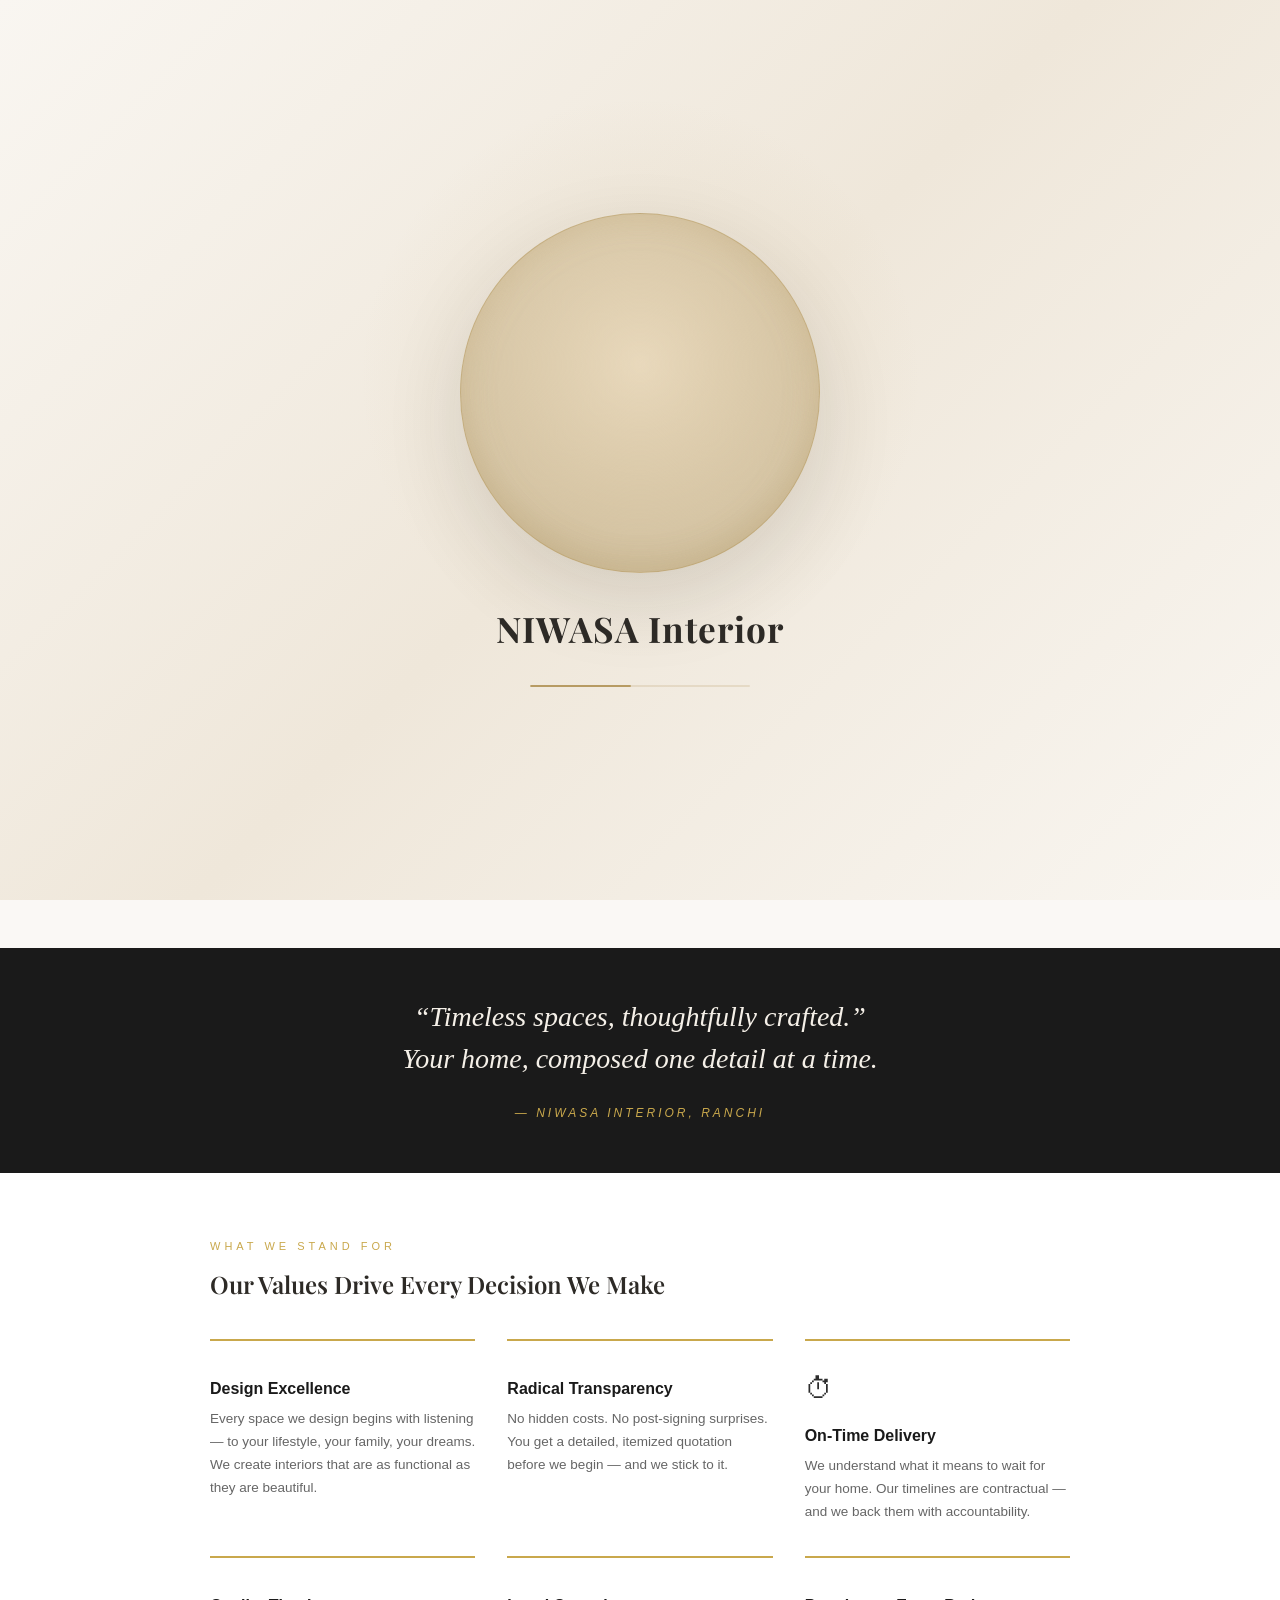
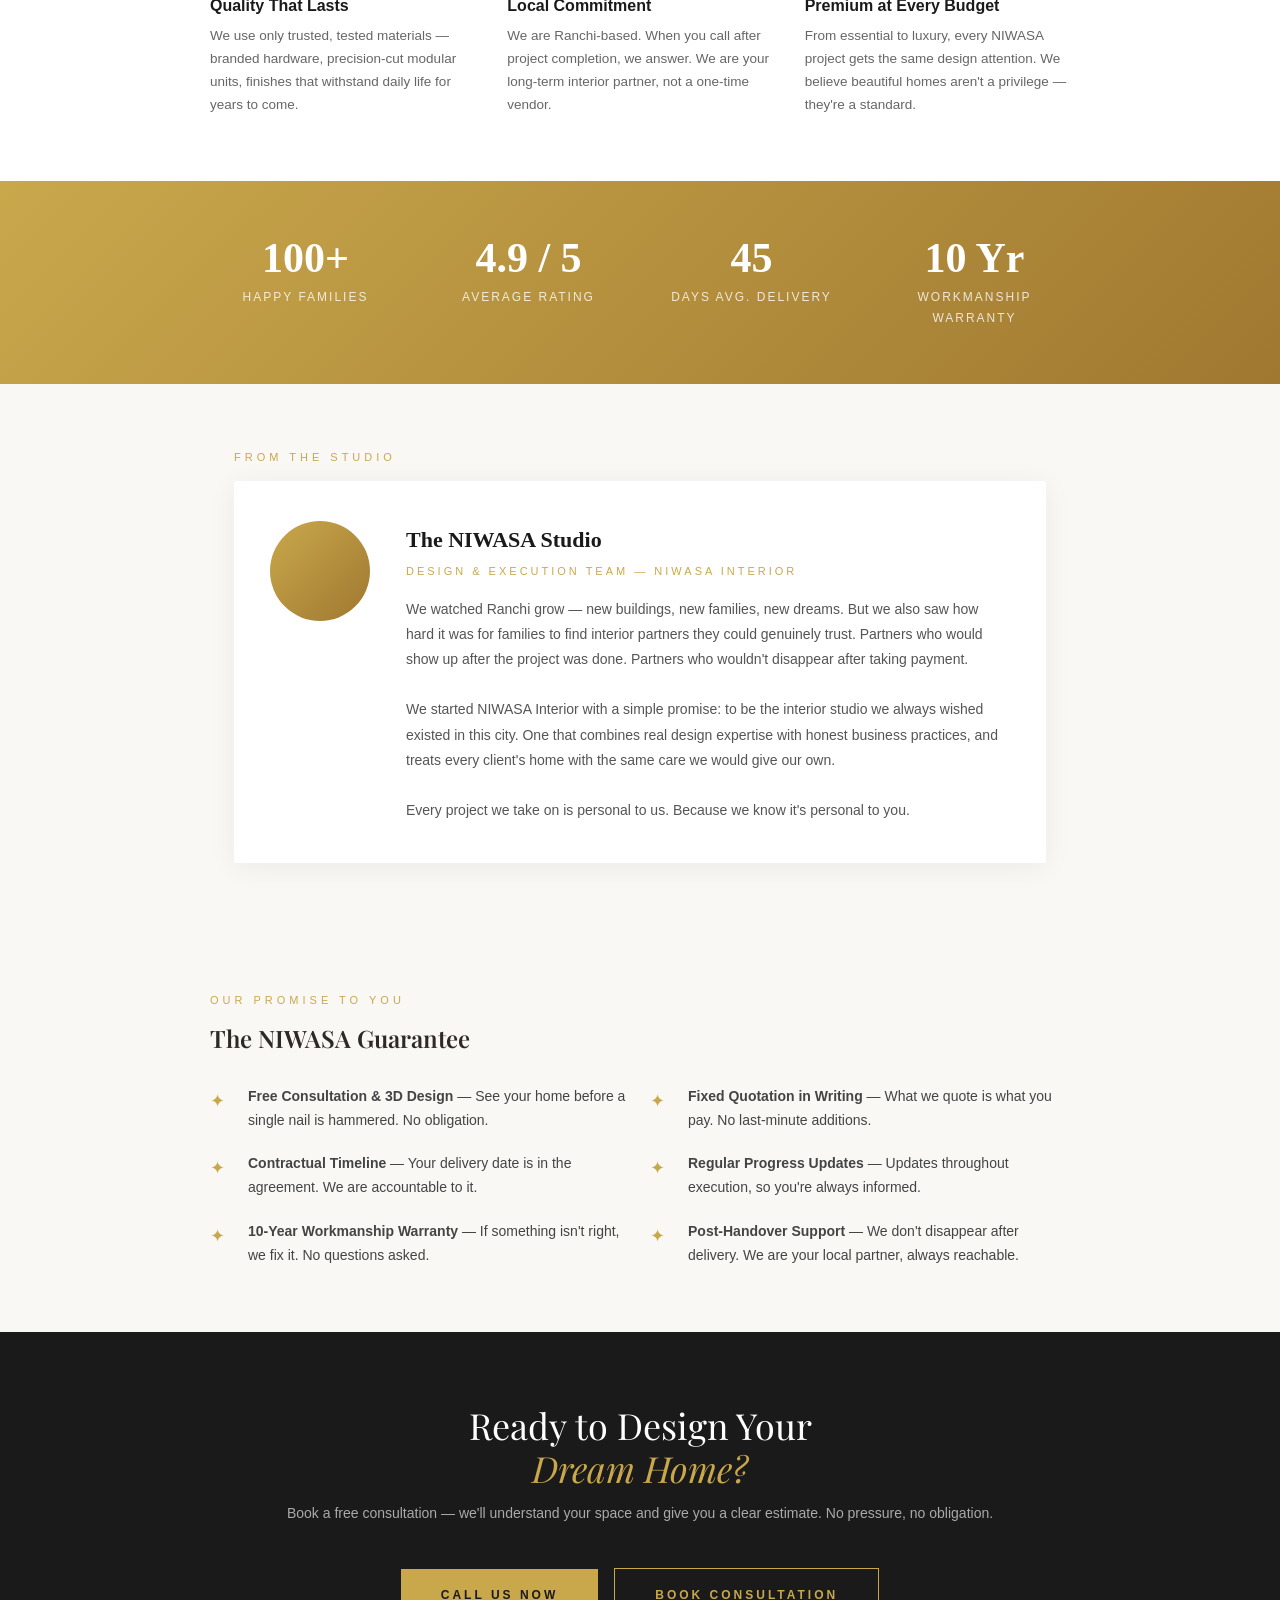
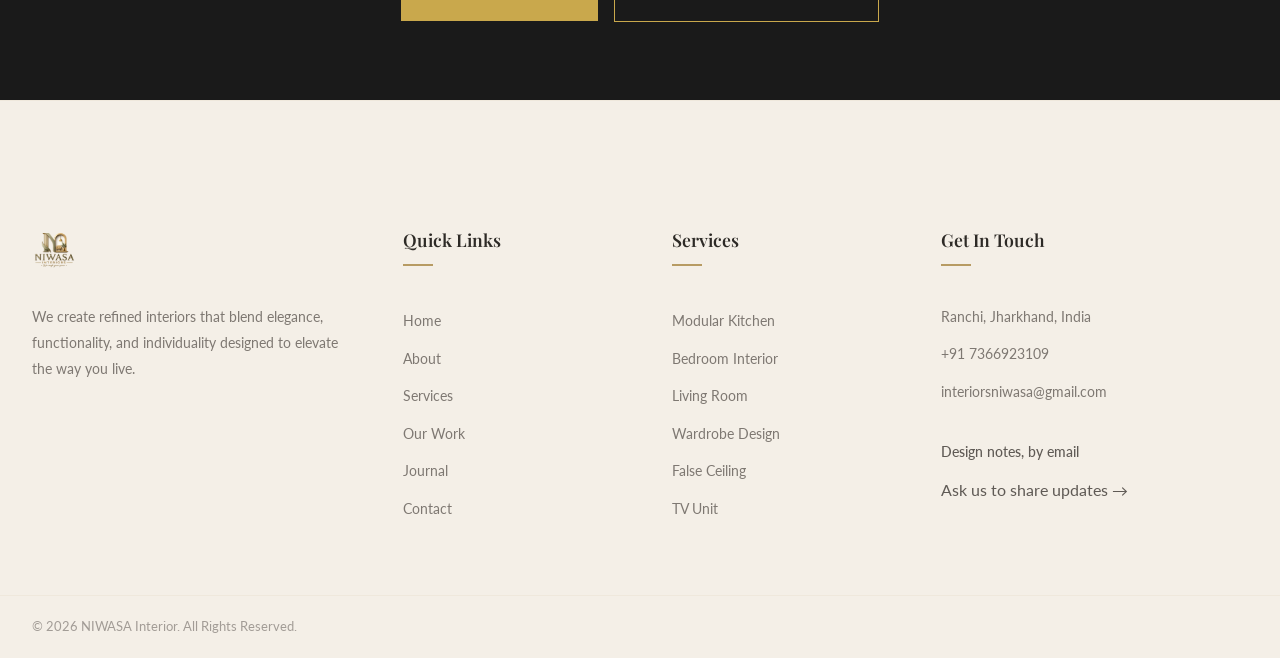
==== commit e6910470: "Enhance contact form functionality and UI - Updated contact form to validate Indian mobile numbers a" ====
--- a/about.html
+++ b/about.html
@@ -150,8 +150,10 @@
     </div>
   </main>
   <script src="static/js/core/site-data.js" defer></script>
+  <script src="static/js/core/site-config.js?v=20261102" defer></script>
   <script src="static/js/core/layout.js" defer></script>
-  <script src="static/js/core/main.js" defer></script>
+  <script src="static/js/core/main.js?v=20261102-preloader" defer></script>
   <script src="static/js/pages/about.js" defer></script>
+  <script src="static/js/pages/contact.js?v=20261102" defer></script>
 </body>
 </html>
--- a/static/css/core/site.css
+++ b/static/css/core/site.css
@@ -396,6 +396,7 @@
 }
 
 .splash-inner {
+    animation: splashReveal .8s cubic-bezier(.2,.75,.25,1) both;
     text-align: center;
     width: min(88vw, 520px);
     display: grid;
@@ -508,6 +509,11 @@
 
 @keyframes preloaderSpin {
     to { transform: rotate(360deg); }
+}
+
+@keyframes splashReveal {
+    from { opacity: 0; transform: translateY(14px) scale(.985); }
+    to { opacity: 1; transform: translateY(0) scale(1); }
 }
 
 @keyframes splashFloat {
@@ -2997,3 +3003,119 @@
     }
 
 }
+
+/* Consultation lead popup: keep the familiar contact form card inside one viewport. */
+.lead-modal {
+    position: fixed;
+    inset: 0;
+    z-index: calc(var(--z-modal) + 10);
+    display: grid;
+    place-items: center;
+    padding: 12px;
+    opacity: 0;
+    visibility: hidden;
+    transition: opacity .2s ease, visibility .2s ease;
+}
+.lead-modal.is-open { opacity: 1; visibility: visible; }
+.lead-modal-backdrop {
+    position: absolute;
+    inset: 0;
+    background: rgba(20, 24, 20, .68);
+    backdrop-filter: blur(4px);
+}
+.lead-modal-dialog {
+    position: relative;
+    z-index: 1;
+    width: min(100%, 760px);
+    max-height: calc(var(--lead-viewport-height, 100dvh) - 24px);
+    overflow: hidden;
+}
+.lead-modal-dialog .contact-form {
+    height: auto;
+    max-height: inherit;
+    overflow: hidden;
+    padding: 28px 34px;
+    border-radius: 24px;
+    background: var(--bg-primary, #fff);
+    box-shadow: 0 24px 80px rgba(0, 0, 0, .28);
+}
+.lead-modal-close {
+    position: absolute;
+    z-index: 2;
+    top: 10px;
+    right: 12px;
+    width: 40px;
+    height: 40px;
+    border: 0;
+    border-radius: 50%;
+    background: transparent;
+    color: var(--text-primary, #222);
+    font-size: 30px;
+    line-height: 1;
+    cursor: pointer;
+}
+.lead-modal .contact-form-title { margin: 0 42px 8px 0; font-size: clamp(1.4rem, 3vw, 1.9rem); }
+.lead-modal-intro { margin: 0 0 14px; color: var(--text-secondary, #666); line-height: 1.5; }
+.lead-modal .contact-form-fields {
+    display: grid;
+    grid-template-columns: repeat(2, minmax(0, 1fr));
+    column-gap: 16px;
+    row-gap: 10px;
+}
+.lead-modal .contact-form-fields .form-group { min-width: 0; margin: 0; }
+.lead-modal .contact-form-fields .form-label { display: block; margin-bottom: 4px; font-size: .88rem; }
+.lead-modal .contact-form-fields .form-input,
+.lead-modal .contact-form-fields .form-select { width: 100%; min-width: 0; min-height: 40px; padding: 8px 11px; }
+.lead-modal .contact-form-fields .form-textarea { width: 100%; min-height: 52px; padding: 8px 11px; resize: none; }
+.lead-modal .contact-form-fields .contact-message-field,
+.lead-modal .contact-form-fields .contact-submit { grid-column: 1 / -1; }
+.lead-modal .contact-form-fields .contact-submit { min-height: 44px; margin-top: 2px; }
+body.lead-modal-open { overflow: hidden; }
+body.lead-modal-keyboard-open .lead-modal-intro,
+body.lead-modal-keyboard-open .lead-modal-optional { display: none !important; }
+
+@media (max-width: 520px) {
+    .lead-modal-dialog .contact-form { padding: 22px 18px 18px; border-radius: 20px; }
+    .lead-modal .contact-form-fields { column-gap: 10px; row-gap: 8px; }
+    .lead-modal .contact-form-fields .form-label { font-size: .8rem; }
+    .lead-modal .contact-form-fields .form-input,
+    .lead-modal .contact-form-fields .form-select { min-height: 38px; padding: 7px 8px; font-size: .88rem; }
+}
+
+@media (max-height: 620px) {
+    .lead-modal { padding: 8px; }
+    .lead-modal-dialog { max-height: calc(var(--lead-viewport-height, 100dvh) - 16px); }
+    .lead-modal-dialog .contact-form { padding: 16px 22px; }
+    .lead-modal .contact-form-title { margin-bottom: 4px; font-size: 1.35rem; }
+    .lead-modal-intro, .lead-modal-optional { display: none !important; }
+    .lead-modal .contact-form-fields { row-gap: 8px; }
+    .lead-modal .contact-form-fields .form-label { margin-bottom: 2px; }
+    .lead-modal .contact-form-fields .form-input { min-height: 36px; }
+}
+
+@media (prefers-reduced-motion: reduce) {
+    .lead-modal, .lead-modal-dialog { transition: none; }
+}
+.lead-form-status[hidden] { display: none !important; }
+.lead-form-status {
+    grid-column: 1 / -1;
+    margin-top: 12px;
+    padding: 14px 16px;
+    border: 1px solid transparent;
+    border-radius: 14px;
+    font-size: .95rem;
+    font-weight: 600;
+    line-height: 1.5;
+}
+.lead-form-status.is-pending { color: #534a31; background: #f5f0df; border-color: #e8dcb8; }
+.lead-form-status.is-success { color: #24543a; background: #e8f4ec; border-color: #bfdfc8; }
+.lead-form-status.is-warning { color: #6a4d13; background: #fff5dc; border-color: #ead69d; }
+.lead-form-status.is-error { color: #7f2626; background: #fbeaea; border-color: #efc1c1; }
+.lead-status-close { width: 100%; margin-top: 12px; }
+.lead-modal .contact-form-fields > .lead-form-status { grid-column: 1 / -1; }
+.contact-form-fields > .lead-form-status { grid-column: 1 / -1; }
+.lead-modal .contact-form-fields[hidden] { display: none !important; }
+
+@media (prefers-reduced-motion: reduce) {
+    .splash-inner { animation: none; }
+}
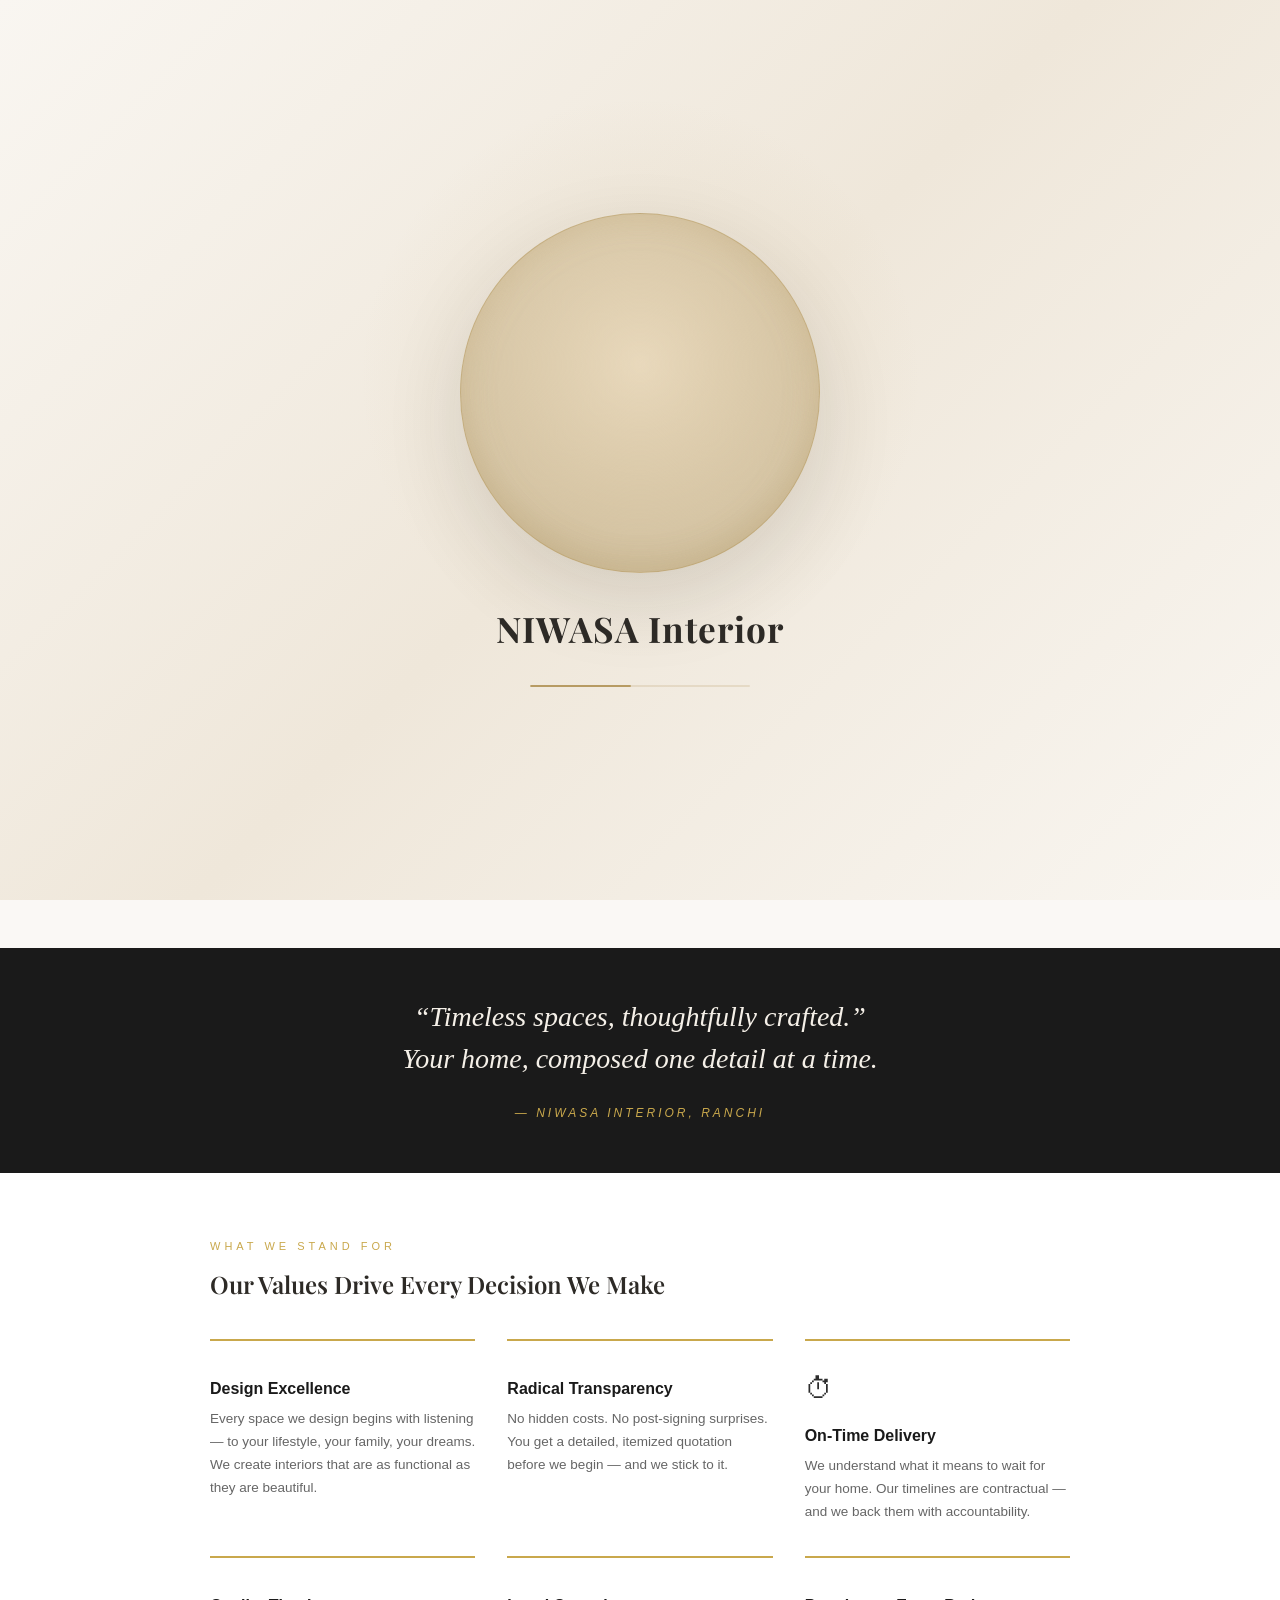
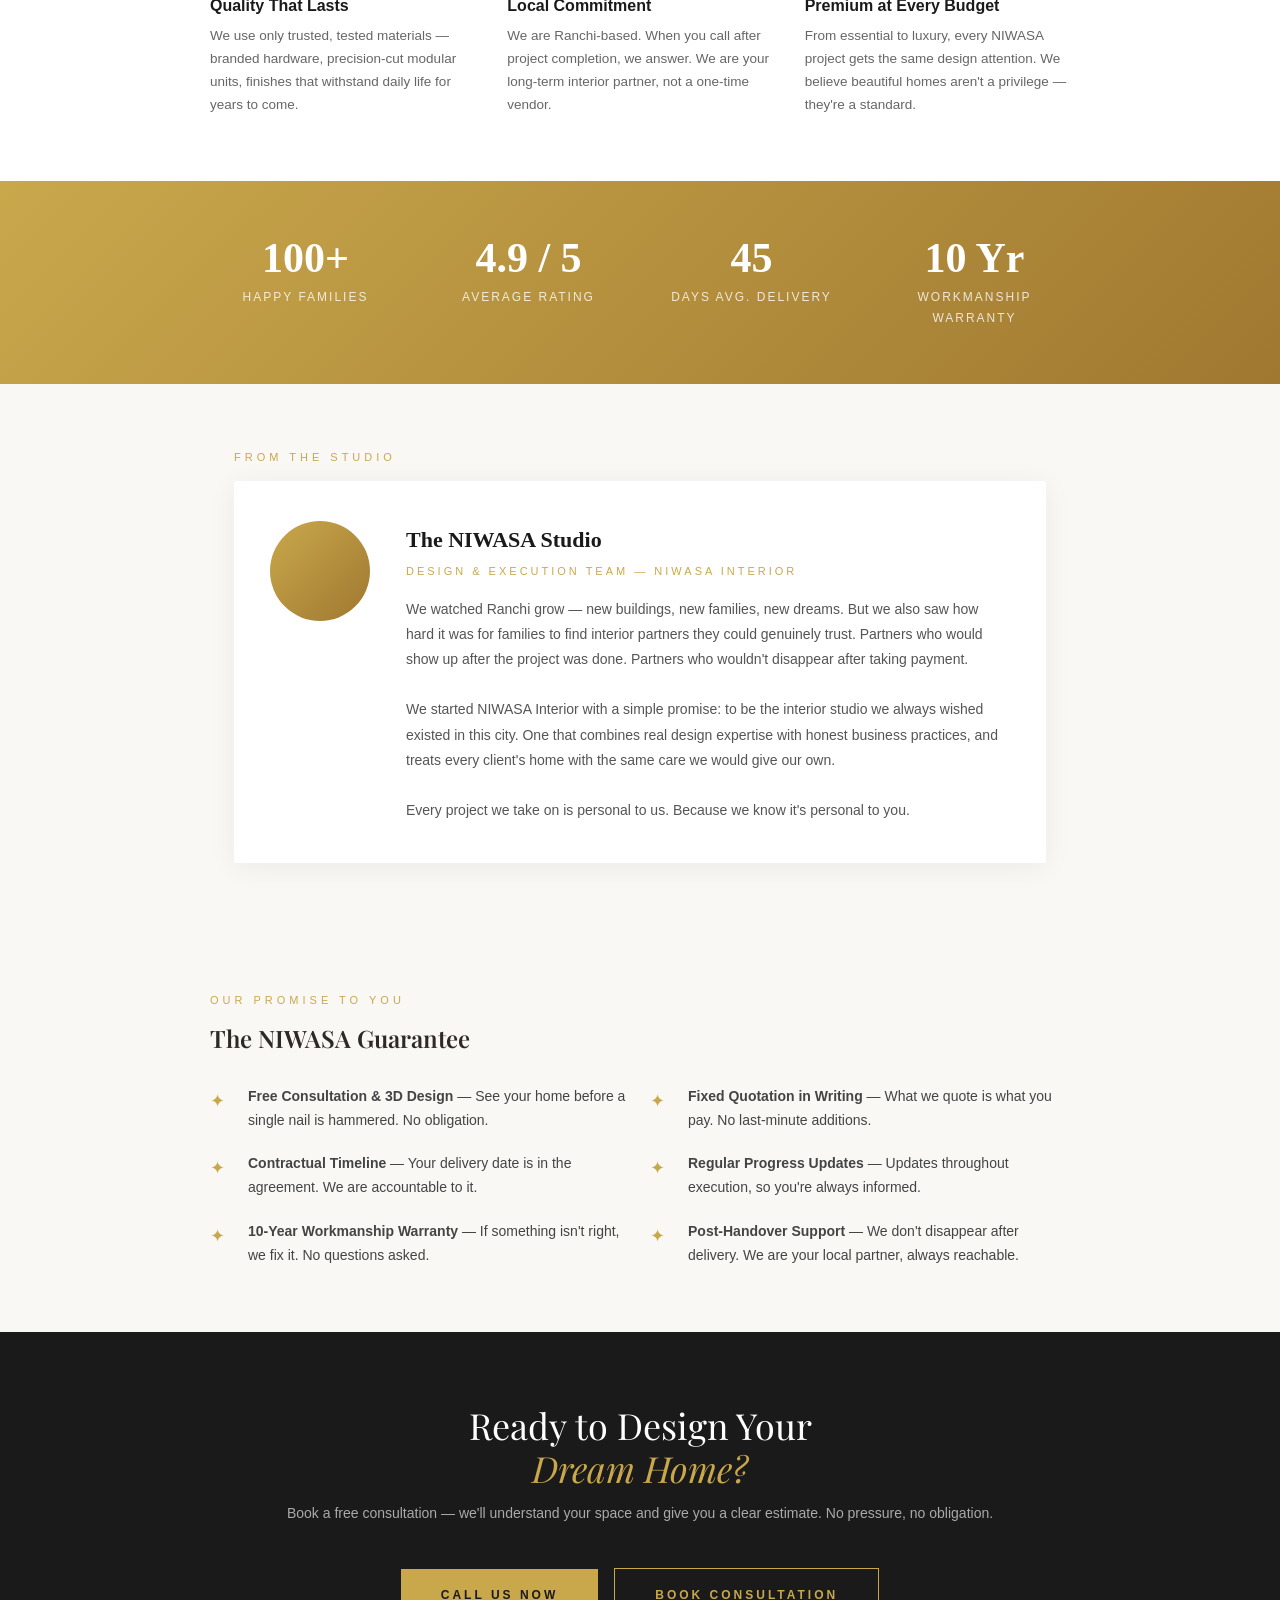
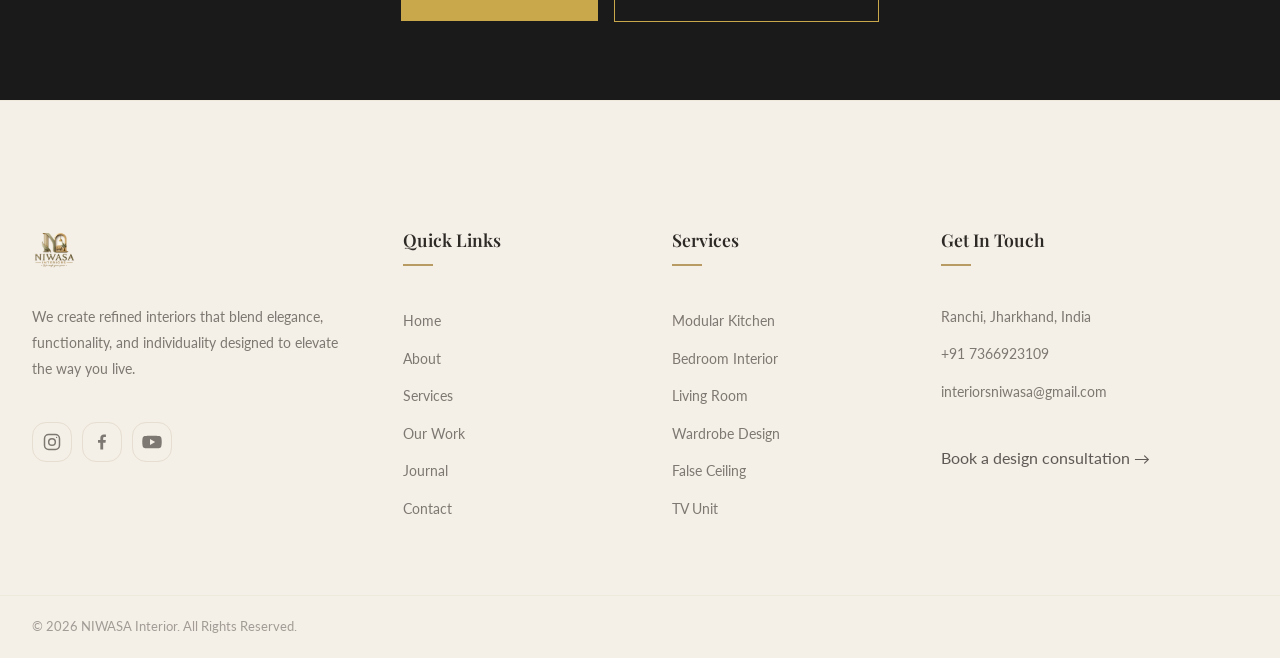
==== commit 855fae67: "Refactor site assets for improved performance and consistency, including updates to CSS, JavaScript," ====
--- a/about.html
+++ b/about.html
@@ -5,10 +5,11 @@
   <meta name="viewport" content="width=device-width, initial-scale=1.0">
   <title>About | NIWASA Interior</title>
   <meta name="description" content="Learn about NIWASA Interior's design process, material-first approach, and execution values.">
-  <link rel="preconnect" href="https://fonts.googleapis.com">
-  <link rel="preconnect" href="https://fonts.gstatic.com" crossorigin>
-  <link href="https://fonts.googleapis.com/css2?family=Playfair+Display:wght@400;500;600;700&family=Lato:wght@300;400;700;900&display=swap" rel="stylesheet">
-  <link rel="stylesheet" href="static/css/core/site.css">
+  <link rel="preconnect" href="https://fonts.googleapis.com" />
+  <link rel="preconnect" href="https://fonts.gstatic.com" crossorigin />
+  <link rel="stylesheet" href="https://fonts.googleapis.com/css2?family=Playfair+Display:wght@400;500;600;700&family=Lato:wght@300;400;700;900&display=swap" media="print" onload="this.media='all'" />
+    <noscript><link rel="stylesheet" href="https://fonts.googleapis.com/css2?family=Playfair+Display:wght@400;500;600;700&family=Lato:wght@300;400;700;900&display=swap" /></noscript>
+  <link rel="stylesheet" href="static/css/core/site.css?v=20261103-lcp">
   <link rel="stylesheet" href="static/css/pages/about.css">
 </head>
 <body>
@@ -149,10 +150,10 @@
 
     </div>
   </main>
-  <script src="static/js/core/site-data.js" defer></script>
+  <script src="static/js/core/site-data.js?v=20261103-lcp" defer></script>
   <script src="static/js/core/site-config.js?v=20261102" defer></script>
-  <script src="static/js/core/layout.js" defer></script>
-  <script src="static/js/core/main.js?v=20261102-preloader" defer></script>
+  <script src="static/js/core/layout.js?v=20261103-lcp2" defer></script>
+  <script src="static/js/core/main.js?v=20261103-lcp2" defer></script>
   <script src="static/js/pages/about.js" defer></script>
   <script src="static/js/pages/contact.js?v=20261102" defer></script>
 </body>
--- a/static/css/core/site.css
+++ b/static/css/core/site.css
@@ -1,4 +1,3 @@
-@import url('https://fonts.googleapis.com/css2?family=Playfair+Display:wght@400;500;600;700&family=Lato:wght@300;400;700;900&display=swap');
 
 /*
 =================================================================
@@ -28,6 +27,7 @@
 
     --accent:#E8D8BB;
     --gold:#B79B63;
+    --gold-text:#80652F;
     --gold-light:#D8C39A;
     --gold-dark:#9B824C;
     --gold-muted:rgba(183,155,99,.12);
@@ -249,7 +249,7 @@
 .image-fallback svg {
     width: 42px;
     height: 42px;
-    color: var(--gold);
+    color: var(--gold-text);
 }
 
 .image-fallback span {
@@ -323,7 +323,7 @@
     font-weight: 500;
     letter-spacing: 3px;
     text-transform: uppercase;
-    color: var(--gold);
+    color: var(--gold-text);
     margin-bottom: var(--space-sm);
     display: block;
 }
@@ -340,7 +340,7 @@
 .section-title em,
 .section-title i {
     font-style: italic;
-    color: var(--gold);
+    color: var(--gold-text);
 }
 
 .section-subtitle {
@@ -357,7 +357,7 @@
 }
 
 /* Text Utilities */
-.text-gold { color: var(--gold); }
+.text-gold { color: var(--gold-text); }
 .text-white { color: var(--text-primary); }
 .text-center { text-align: center; }
 .text-left { text-align: left; }
@@ -828,7 +828,7 @@
 }
 
 .mobile-close:hover {
-    color: var(--gold);
+    color: var(--gold-text);
     background: var(--gold-muted);
 }
 
@@ -853,7 +853,7 @@
 }
 
 .mobile-nav-link:hover {
-    color: var(--gold);
+    color: var(--gold-text);
 }
 
 .mobile-nav-dropdown {
@@ -1003,7 +1003,7 @@
 
 .btn-ghost {
     background: transparent;
-    color: var(--gold);
+    color: var(--gold-text);
     padding: 10px 0;
     font-size: 0.8rem;
     letter-spacing: 1.5px;
@@ -1104,6 +1104,32 @@
     border-color: var(--gold);
     background: var(--gold-muted);
     transform: translateY(-2px);
+}
+
+.footer-social .social-instagram:hover,
+.footer-social .social-instagram:focus-visible {
+    color: #fff;
+    border-color: #c13584;
+    background: linear-gradient(45deg, #feda75 0%, #fa7e1e 28%, #d62976 62%, #962fbf 82%, #4f5bd5 100%);
+}
+
+.footer-social .social-facebook:hover,
+.footer-social .social-facebook:focus-visible {
+    color: #fff;
+    border-color: #0866ff;
+    background: #0866ff;
+}
+
+.footer-social .social-youtube:hover,
+.footer-social .social-youtube:focus-visible {
+    color: #fff;
+    border-color: #ff0033;
+    background: #ff0033;
+}
+
+.footer-social .social-link:focus-visible {
+    outline: 2px solid currentColor;
+    outline-offset: 3px;
 }
 
 .footer-heading {
@@ -1509,7 +1535,7 @@
 }
 
 .breadcrumb .current {
-    color: var(--gold);
+    color: var(--gold-text);
 }
 
 
@@ -1624,7 +1650,7 @@
         HEADING
 ===========================*/
 
-.feature-item h3{
+.feature-item h2{
 
     font-family:'Playfair Display',serif;
 
@@ -1828,7 +1854,7 @@
     font-weight: 500;
     letter-spacing: 2px;
     text-transform: uppercase;
-    color: var(--gold);
+    color: var(--gold-text);
     margin-bottom: var(--space-xs);
 }
 
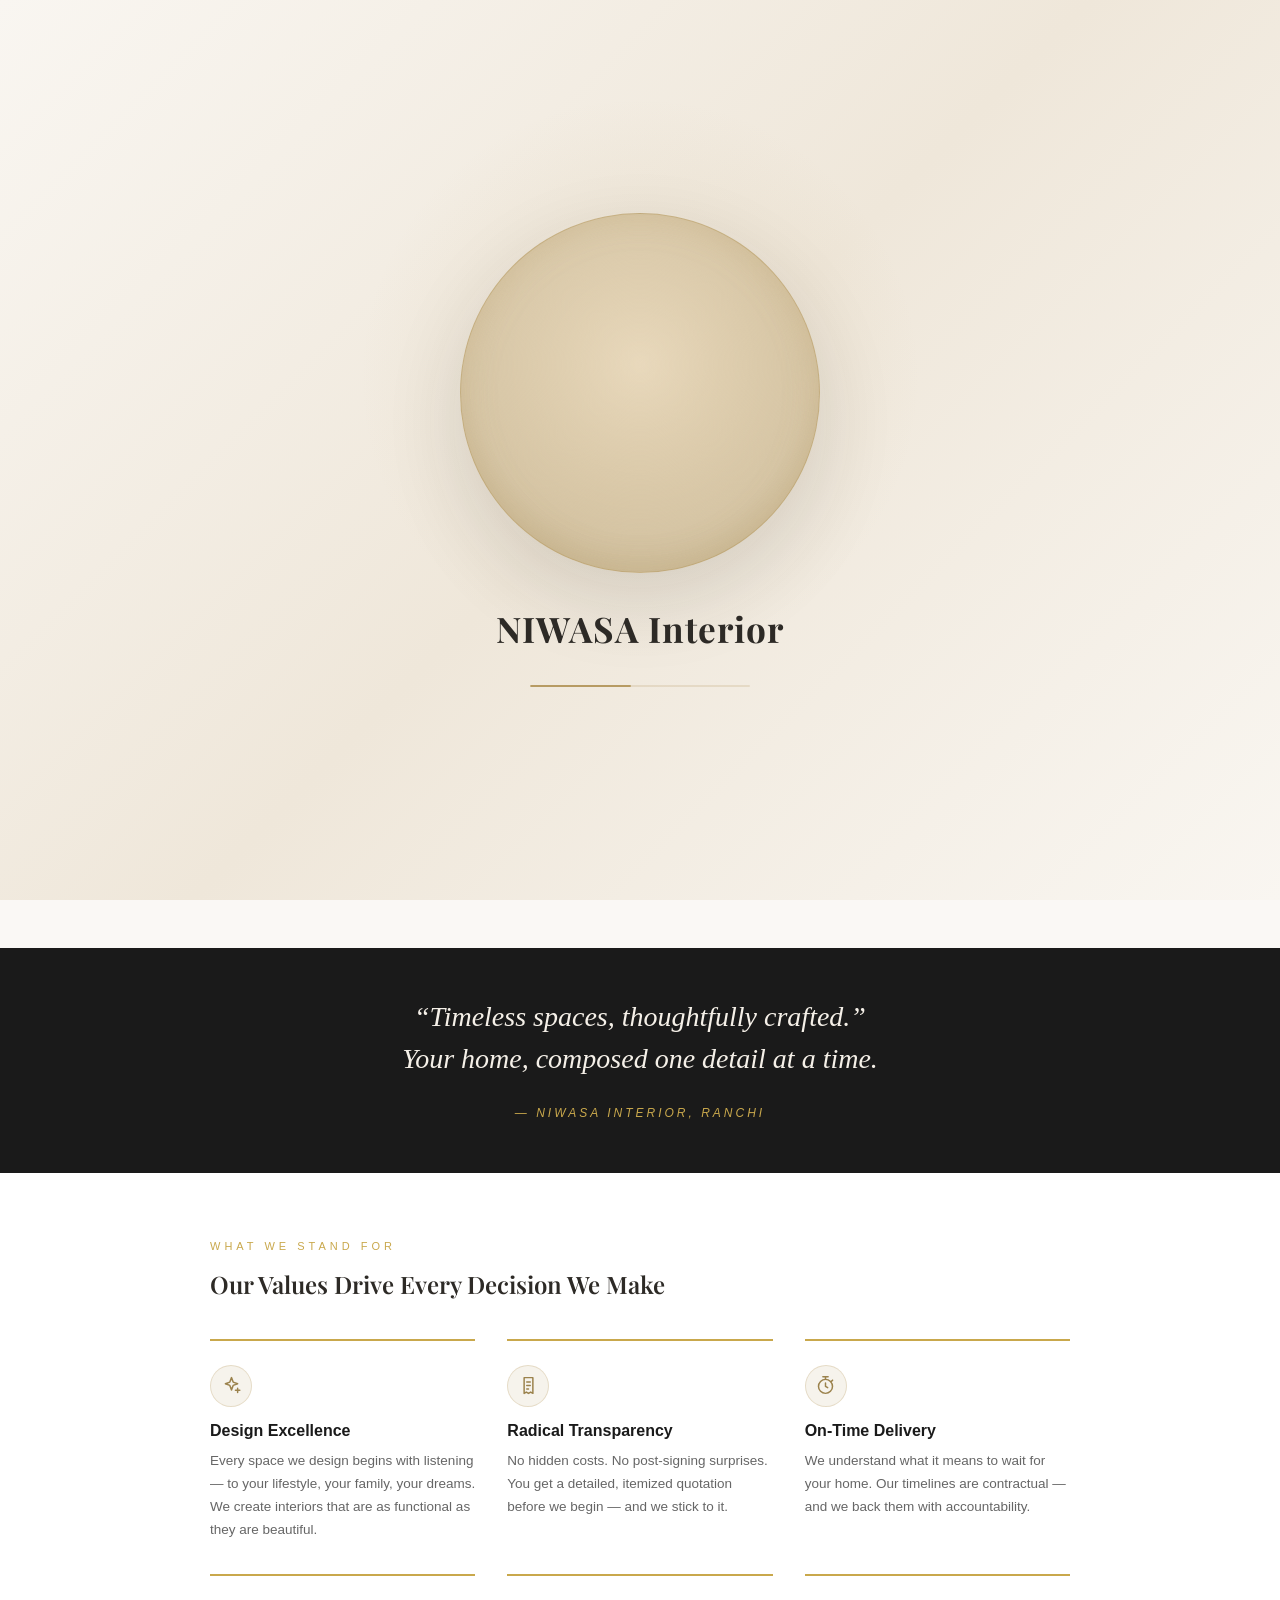
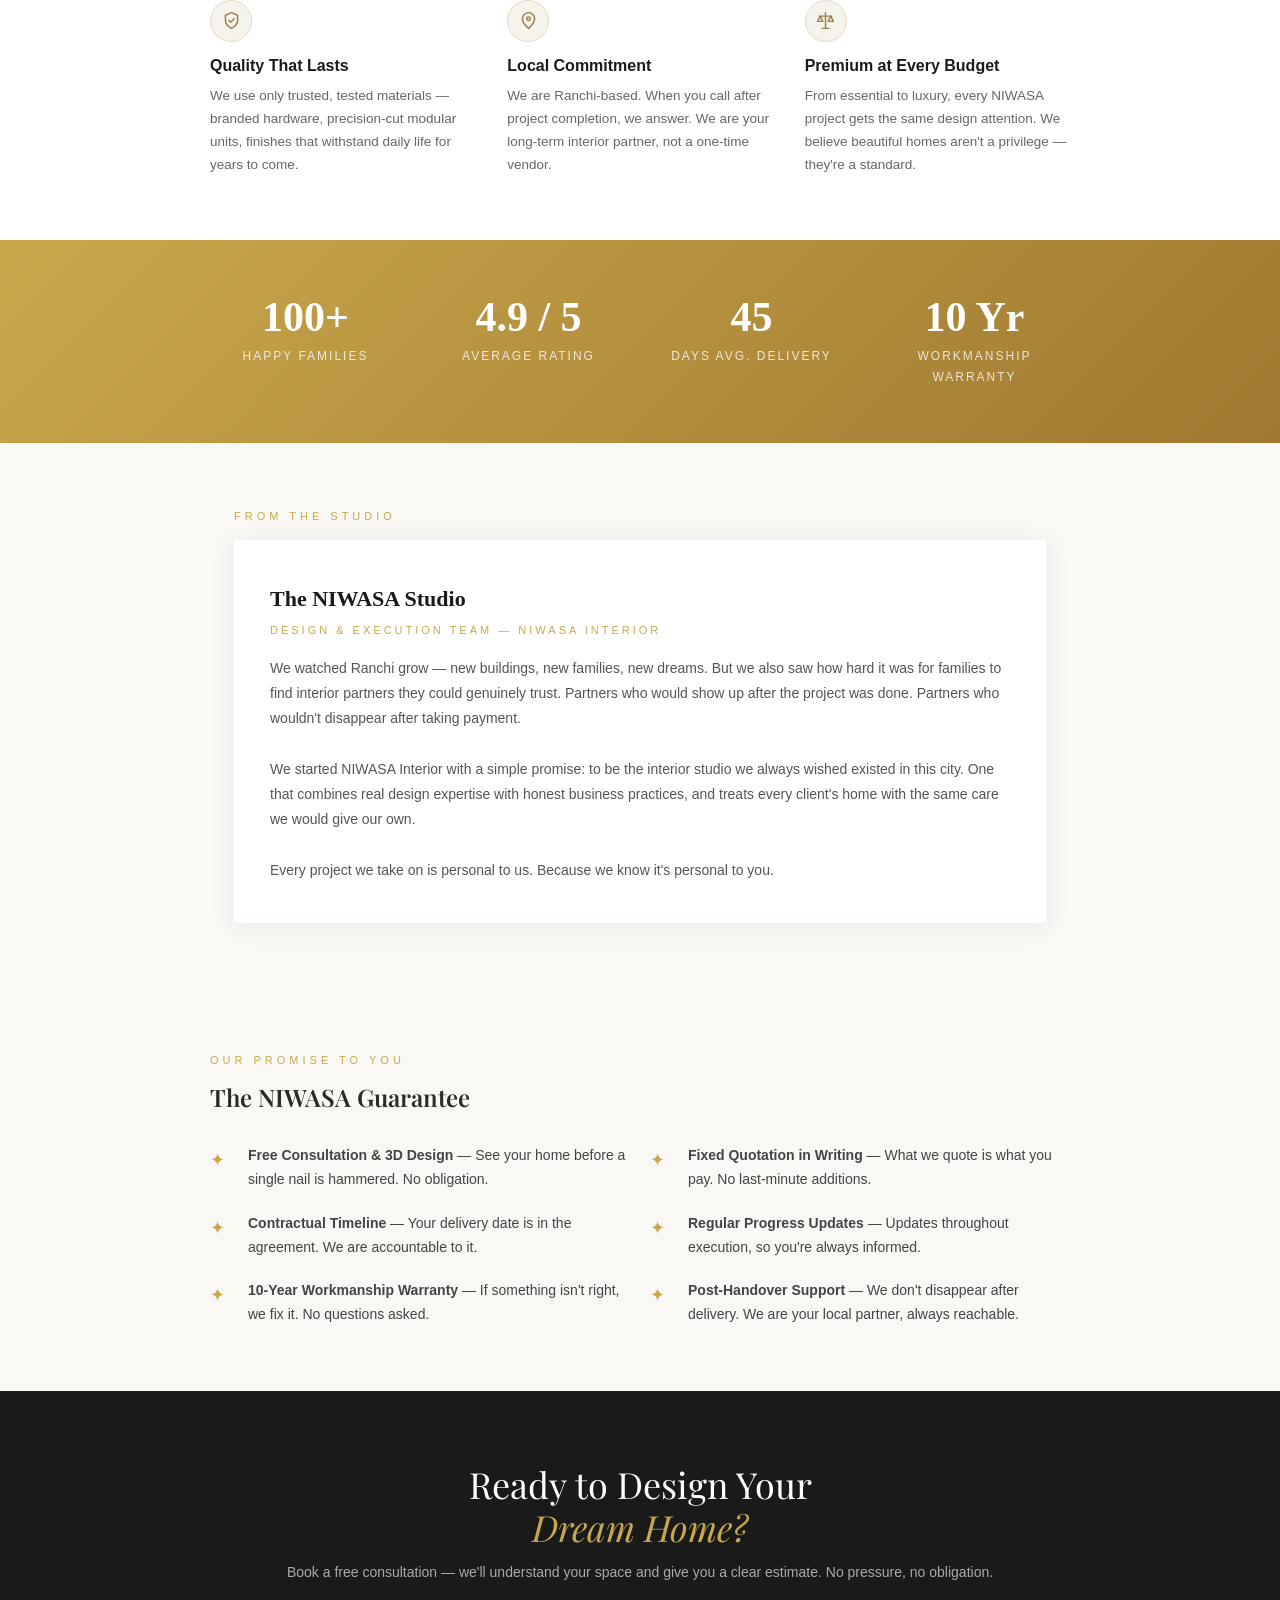
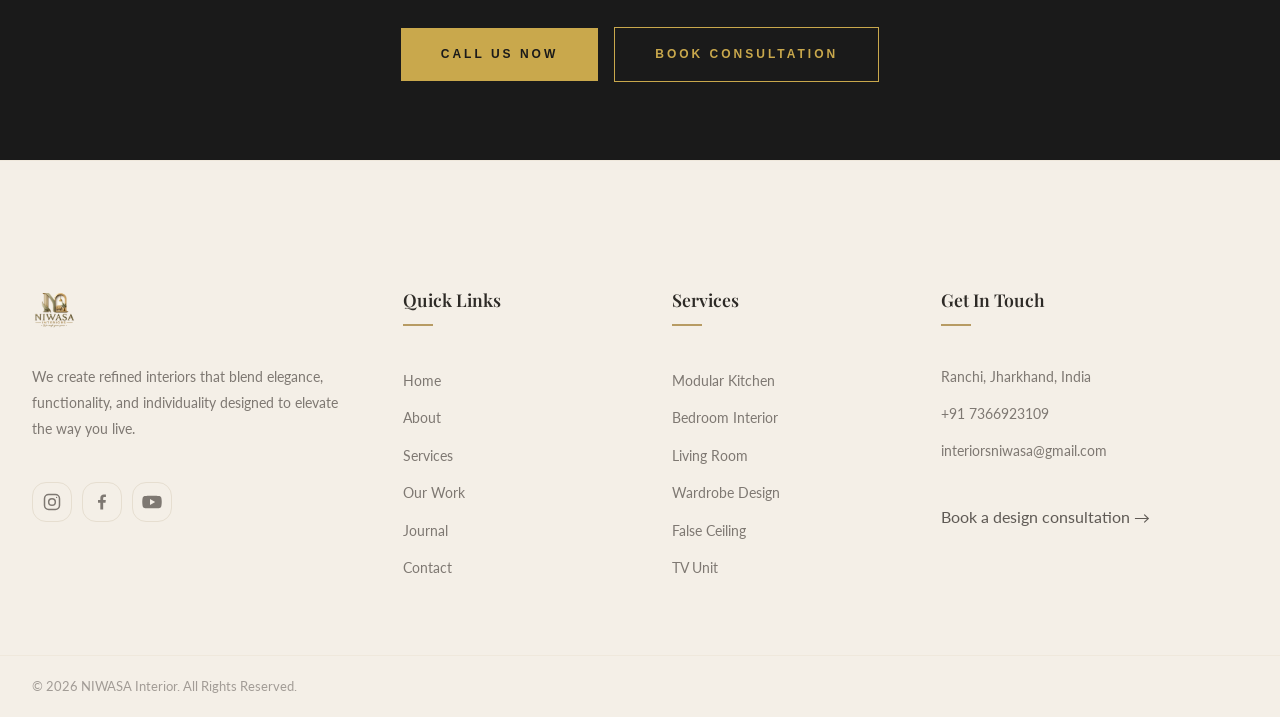
==== commit f35ebbd0: "Enhance site layout and functionality by updating CSS and JavaScript, optimizing image handling, and" ====
--- a/about.html
+++ b/about.html
@@ -9,8 +9,8 @@
   <link rel="preconnect" href="https://fonts.gstatic.com" crossorigin />
   <link rel="stylesheet" href="https://fonts.googleapis.com/css2?family=Playfair+Display:wght@400;500;600;700&family=Lato:wght@300;400;700;900&display=swap" media="print" onload="this.media='all'" />
     <noscript><link rel="stylesheet" href="https://fonts.googleapis.com/css2?family=Playfair+Display:wght@400;500;600;700&family=Lato:wght@300;400;700;900&display=swap" /></noscript>
-  <link rel="stylesheet" href="static/css/core/site.css?v=20261103-lcp">
-  <link rel="stylesheet" href="static/css/pages/about.css">
+  <link rel="stylesheet" href="static/css/core/site.css?v=20261110-homeux">
+  <link rel="stylesheet" href="static/css/pages/about.css?v=20261110-studio-layout">
 </head>
 <body>
   <main class="main-content">
@@ -52,32 +52,32 @@
           <h2>Our Values Drive Every Decision We Make</h2>
           <div class="ao-values-grid">
             <div class="ao-value-card">
-              <div class="ao-value-icon"></div>
+              <div class="ao-value-icon"><svg viewBox="0 0 24 24" aria-hidden="true"><path d="m12 3 1.9 5.1L19 10l-5.1 1.9L12 17l-1.9-5.1L5 10l5.1-1.9L12 3Z"/><path d="M19 15v5m2.5-2.5h-5"/></svg></div>
               <h3>Design Excellence</h3>
               <p>Every space we design begins with listening — to your lifestyle, your family, your dreams. We create interiors that are as functional as they are beautiful.</p>
             </div>
             <div class="ao-value-card">
-              <div class="ao-value-icon"></div>
+              <div class="ao-value-icon"><svg viewBox="0 0 24 24" aria-hidden="true"><path d="M7 3h10v18l-2.5-1.5L12 21l-2.5-1.5L7 21V3Z"/><path d="M10 8h4m-4 4h4m-4 4h2"/></svg></div>
               <h3>Radical Transparency</h3>
               <p>No hidden costs. No post-signing surprises. You get a detailed, itemized quotation before we begin — and we stick to it.</p>
             </div>
             <div class="ao-value-card">
-              <div class="ao-value-icon">⏱</div>
+              <div class="ao-value-icon"><svg viewBox="0 0 24 24" aria-hidden="true"><circle cx="12" cy="13" r="8"/><path d="M12 9v4l2.5 1.5M9 2h6m-3 0v3m6.7 2.3 1.4-1.4"/></svg></div>
               <h3>On-Time Delivery</h3>
               <p>We understand what it means to wait for your home. Our timelines are contractual — and we back them with accountability.</p>
             </div>
             <div class="ao-value-card">
-              <div class="ao-value-icon"></div>
+              <div class="ao-value-icon"><svg viewBox="0 0 24 24" aria-hidden="true"><path d="m12 3 7 3v5c0 4.4-2.8 7.8-7 10-4.2-2.2-7-5.6-7-10V6l7-3Z"/><path d="m9 12 2 2 4-4"/></svg></div>
               <h3>Quality That Lasts</h3>
               <p>We use only trusted, tested materials — branded hardware, precision-cut modular units, finishes that withstand daily life for years to come.</p>
             </div>
             <div class="ao-value-card">
-              <div class="ao-value-icon"></div>
+              <div class="ao-value-icon"><svg viewBox="0 0 24 24" aria-hidden="true"><path d="M19 10c0 5-7 11-7 11S5 15 5 10a7 7 0 1 1 14 0Z"/><circle cx="12" cy="10" r="2"/></svg></div>
               <h3>Local Commitment</h3>
               <p>We are Ranchi-based. When you call after project completion, we answer. We are your long-term interior partner, not a one-time vendor.</p>
             </div>
             <div class="ao-value-card">
-              <div class="ao-value-icon"></div>
+              <div class="ao-value-icon"><svg viewBox="0 0 24 24" aria-hidden="true"><path d="M12 3v17m-7-13h14M6 7l-3 6h6L6 7Zm12 0-3 6h6l-3-6ZM8 21h8"/></svg></div>
               <h3>Premium at Every Budget</h3>
               <p>From essential to luxury, every NIWASA project gets the same design attention. We believe beautiful homes aren't a privilege — they're a standard.</p>
             </div>
@@ -111,7 +111,6 @@
       <section class="ao-founder-section">
         <p class="ao-section-label">From the Studio</p>
         <div class="ao-founder-card">
-          <div class="ao-founder-avatar"></div>
           <div>
             <div class="ao-founder-name">The NIWASA Studio</div>
             <div class="ao-founder-title">Design &amp; Execution Team — NIWASA Interior</div>
@@ -152,9 +151,9 @@
   </main>
   <script src="static/js/core/site-data.js?v=20261103-lcp" defer></script>
   <script src="static/js/core/site-config.js?v=20261102" defer></script>
-  <script src="static/js/core/layout.js?v=20261103-lcp2" defer></script>
-  <script src="static/js/core/main.js?v=20261103-lcp2" defer></script>
+  <script src="static/js/core/layout.js?v=20261110-homeux" defer></script>
+  <script src="static/js/core/main.js?v=20261110-heroslide-v3" defer></script>
   <script src="static/js/pages/about.js" defer></script>
-  <script src="static/js/pages/contact.js?v=20261102" defer></script>
+  <script src="static/js/pages/contact.js?v=20261110-popuponce" defer></script>
 </body>
 </html>
--- a/static/css/core/site.css
+++ b/static/css/core/site.css
@@ -158,12 +158,12 @@
     /* Z */
 
     --z-base:1;
-    --z-preloader:1000;
+    --z-preloader:2000;
     --z-dropdown:100;
-    --z-sticky:200;
-    --z-overlay:300;
-    --z-modal:400;
-    --z-floating:500;
+    --z-sticky:1100;
+    --z-overlay:1200;
+    --z-modal:1300;
+    --z-floating:600;
 
     --container-max:1380px;
 
@@ -537,6 +537,7 @@
     left: 0;
     width: 100%;
     z-index: var(--z-sticky);
+    isolation: isolate;
     padding: 20px 0;
     transition: all var(--transition-smooth);
 }
@@ -546,6 +547,8 @@
 }
 
 .navbar-container {
+    position: relative;
+    z-index: 1;
     max-width: var(--container-max);
     margin: 0 auto;
     padding: 0 var(--container-padding);
@@ -559,6 +562,12 @@
     border-radius: var(--radius-2xl);
     padding: 14px 32px;
     transition: all var(--transition-smooth);
+}
+
+.navbar :is(a, button):focus-visible,
+.mobile-menu :is(a, button):focus-visible {
+    outline: 2px solid var(--gold-dark);
+    outline-offset: 4px;
 }
 
 .navbar.scrolled .navbar-container {
@@ -680,6 +689,12 @@
     transform: translateX(-50%) translateY(0);
 }
 
+.nav-dropdown:focus-within .dropdown-menu {
+    opacity: 1;
+    visibility: visible;
+    transform: translateX(-50%) translateY(0);
+}
+
 .dropdown-item {
     display: flex;
     align-items: center;
@@ -760,6 +775,7 @@
     width: 100%;
     height: 100%;
     z-index: var(--z-overlay);
+    isolation: isolate;
     pointer-events: none;
 }
 
@@ -775,6 +791,7 @@
     height: 100%;
     background: rgba(0, 0, 0, 0.6);
     backdrop-filter: blur(4px);
+    z-index: 0;
     opacity: 0;
     transition: opacity var(--transition-base);
 }
@@ -790,11 +807,13 @@
     width: 85%;
     max-width: 400px;
     height: 100%;
+    z-index: 1;
     background: var(--bg-secondary);
     border-left: 1px solid var(--border-light);
     transform: translateX(100%);
     transition: transform var(--transition-smooth);
     overflow-y: auto;
+    overscroll-behavior: contain;
     display: flex;
     flex-direction: column;
 }
@@ -862,12 +881,14 @@
 
 .mobile-dropdown-content {
     max-height: 0;
+    visibility: hidden;
     overflow: hidden;
     transition: max-height var(--transition-smooth);
 }
 
 .mobile-nav-dropdown.open .mobile-dropdown-content {
     max-height: 500px;
+    visibility: visible;
 }
 
 .mobile-nav-dropdown.open .mobile-dropdown-toggle svg {
@@ -2454,7 +2475,15 @@
     font-family:'Playfair Display',serif;
     color:#222;
     font-size:30px;
-    margin-bottom:22px;
+    margin-bottom:12px;
+}
+
+.service-card-description {
+    max-width: 34ch;
+    margin: 0 auto 20px;
+    color: var(--text-tertiary);
+    font-size: .92rem;
+    line-height: 1.65;
 }
 
 .arrow-circle{
--- a/static/css/pages/about.css
+++ b/static/css/pages/about.css
@@ -129,7 +129,27 @@
   border-top: 2px solid #c9a84c;
   padding-top: 24px;
 }
-.ao-value-icon { font-size: 28px; margin-bottom: 14px; }
+.ao-value-icon {
+  width: 42px;
+  height: 42px;
+  display: inline-flex;
+  align-items: center;
+  justify-content: center;
+  margin-bottom: 14px;
+  color: var(--gold-dark, #9b824c);
+  background: var(--gold-muted, rgba(183, 155, 99, .12));
+  border: 1px solid rgba(183, 155, 99, .28);
+  border-radius: 50%;
+}
+.ao-value-icon svg {
+  width: 21px;
+  height: 21px;
+  fill: none;
+  stroke: currentColor;
+  stroke-width: 1.7;
+  stroke-linecap: round;
+  stroke-linejoin: round;
+}
 .ao-value-card h3 {
   font-size: 16px;
   font-weight: 600;
@@ -183,18 +203,6 @@
   align-items: flex-start;
   box-shadow: 0 4px 30px rgba(0,0,0,0.06);
 }
-.ao-founder-avatar {
-  width: 100px;
-  height: 100px;
-  min-width: 100px;
-  border-radius: 50%;
-  background: linear-gradient(135deg, #c9a84c, #a07830);
-  display: flex;
-  align-items: center;
-  justify-content: center;
-  font-size: 36px;
-  color: #fff;
-}
 .ao-founder-name {
   font-size: 22px;
   font-weight: 600;
